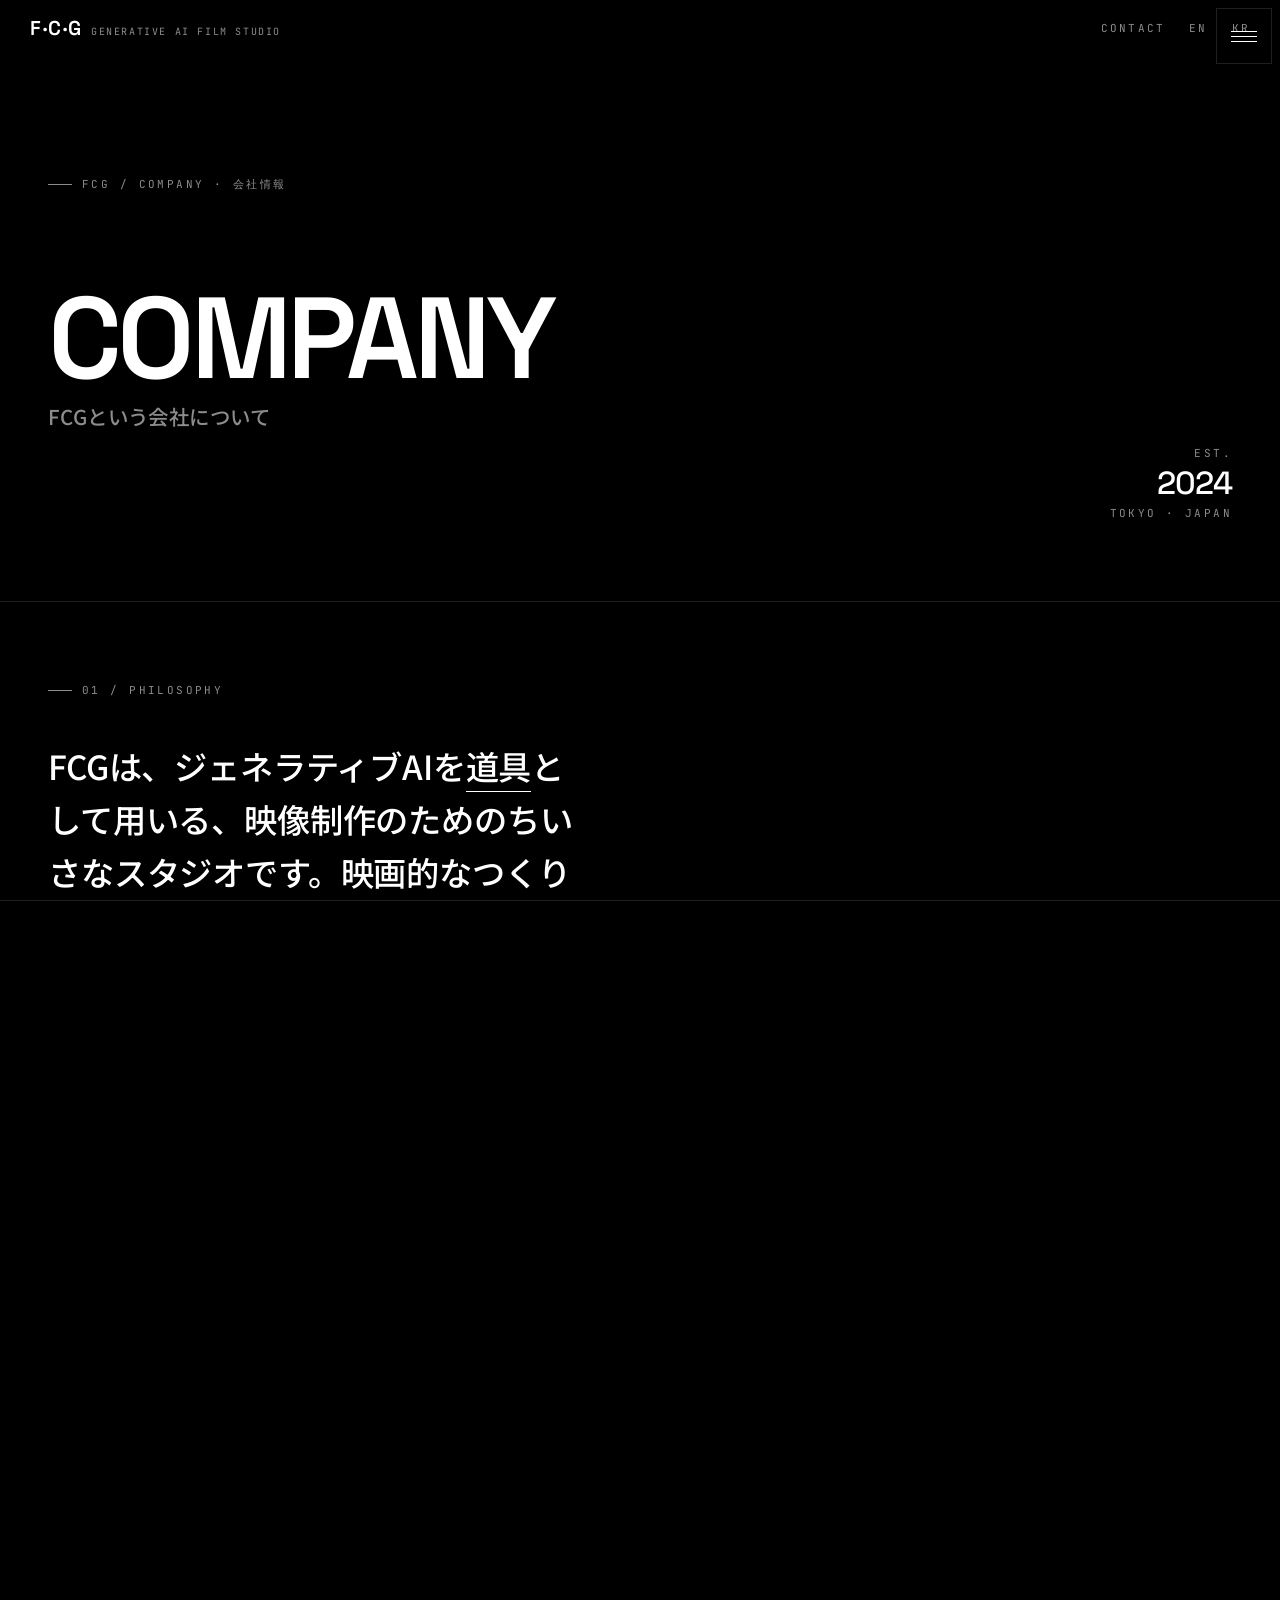
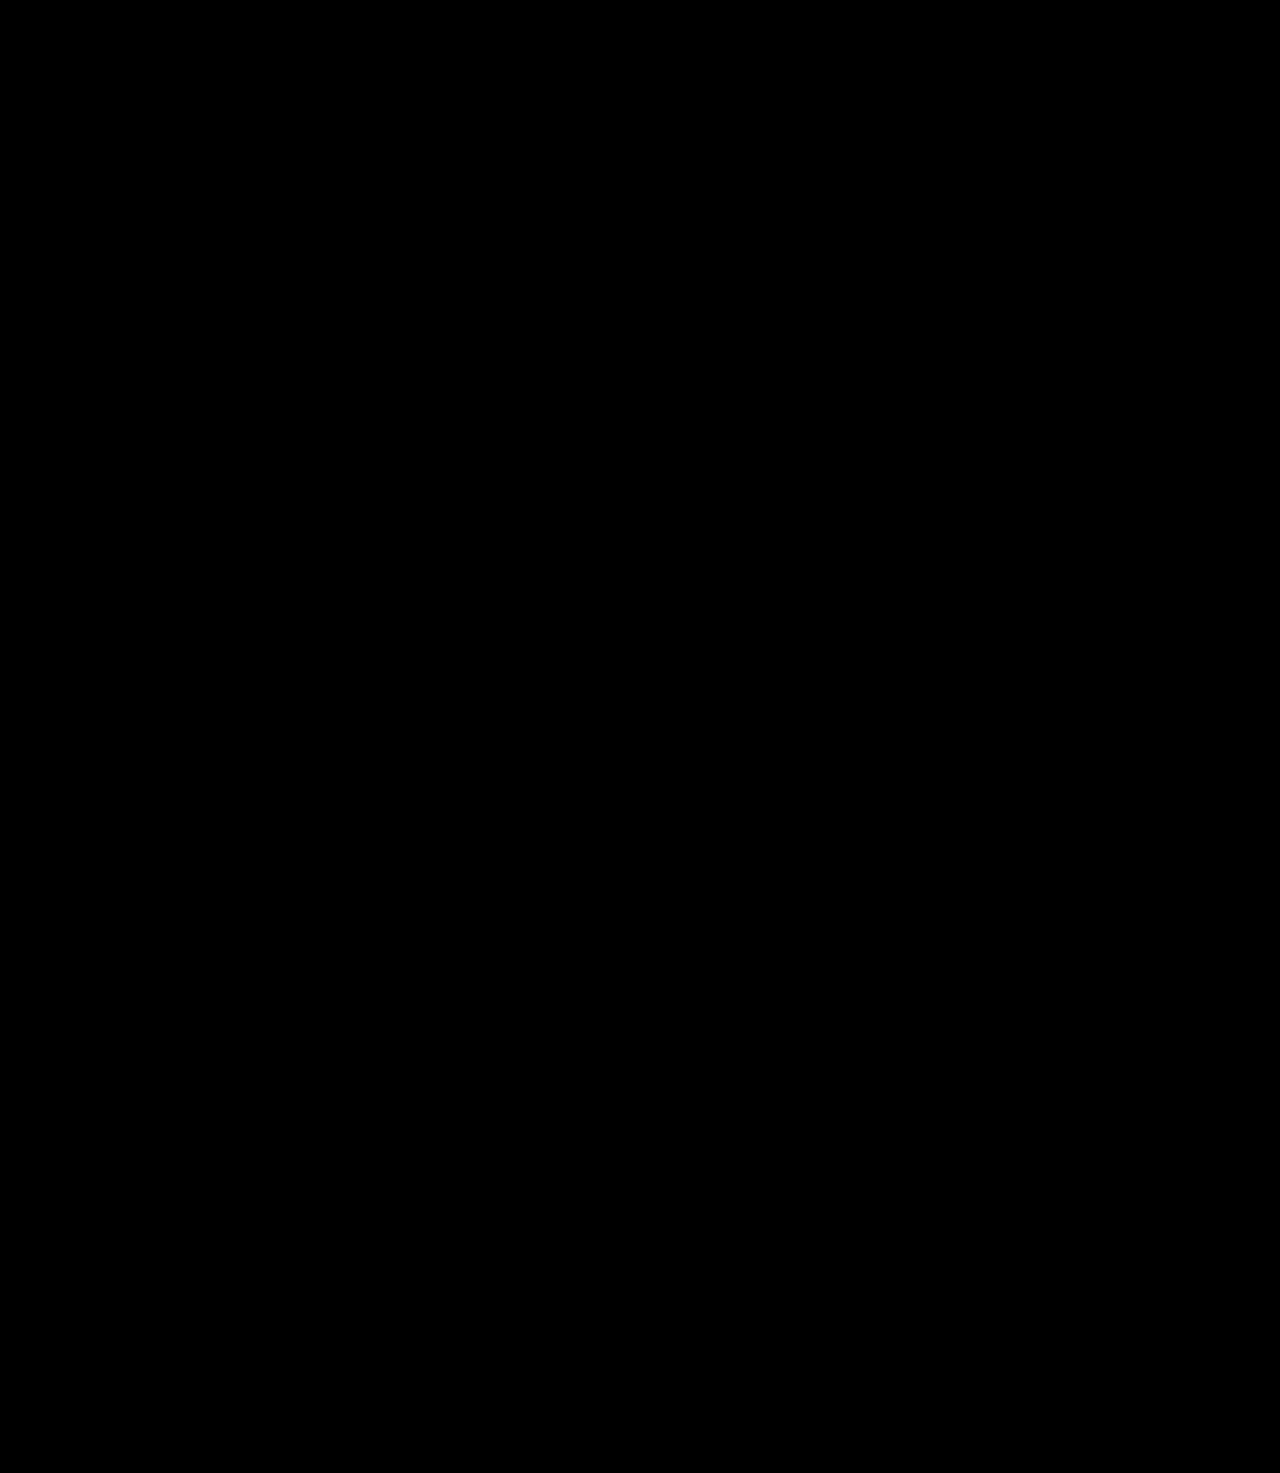
==== company.html @ db97f481 "Initial FCG site — static replica for colleague review Co-Authored-By: Claude Opus 4.7 <noreply@anth" ====
<!doctype html>
<html lang="ja" class="is-sub">
<head>
  <meta charset="utf-8">
  <meta name="viewport" content="width=device-width, initial-scale=1, viewport-fit=cover">
  <title>会社情報 — FCG</title>
  <link rel="preconnect" href="https://fonts.googleapis.com">
  <link rel="preconnect" href="https://fonts.gstatic.com" crossorigin>
  <link href="https://fonts.googleapis.com/css2?family=Space+Grotesk:wght@300;400;500;600;700&family=Noto+Sans+JP:wght@300;400;500;600;700&family=JetBrains+Mono:wght@400;500&display=swap" rel="stylesheet">
  <link rel="stylesheet" href="css/tokens.css">
  <link rel="stylesheet" href="css/main.css">
  <link rel="stylesheet" href="css/fcg.css">
</head>
<body data-screen-label="04 Company">

<button class="c-gnav__trigger" id="burger" aria-label="メニュー">
  <span class="line"></span><span class="line"></span><span class="line"></span>
</button>

<header class="c-header">
  <a href="index.html" class="c-header__logo" data-page>
    <span class="mark-text">F·C·G</span>
    <small>Generative AI Film Studio</small>
  </a>
  <nav class="c-header__nav">
    <a href="contact.html" data-page>CONTACT</a>
    <a href="#">EN</a><a href="#">KR</a>
  </nav>
</header>

<main class="p-sub">
  <section class="p-sub__hero">
    <div>
      <div class="p-sub__crumb">FCG / Company · 会社情報</div>
      <h1 class="p-sub__h">Company<span class="jp">FCGという会社について</span></h1>
    </div>
    <div class="p-sub__count">EST. <b>2024</b>Tokyo · Japan</div>
  </section>

  <section class="p-sub__section">
    <div class="p-sub__sectionHead">01 / Philosophy</div>
    <p class="p-about__lead is-jp">
      FCGは、ジェネラティブAIを<em>道具</em>として用いる、映像制作のためのちいさなスタジオです。映画的なつくりかたを大切にしながら、ニューラルなツールでしか得られないテクスチャと時間感を、ひとつの作品に縫いとどけます。
    </p>
    <div class="p-about__grid">
      <p class="is-jp"><strong>つくるもの。</strong>短編映画、ミュージックビデオ、ブランドフィルムを中心に、必要に応じてR&amp;D成果も発表します。商業案件と自主企画の比率は半々を目安にしています。</p>
      <p class="is-jp"><strong>つくりかた。</strong>カスタムの拡散モデル・パイプラインを内製し、Houdiniやコンポジット工程と組み合わせて、フレーム単位で制御可能な映像を生成します。AIに任せきりではなく、構図・演出・コンテは監督が責任を持ちます。</p>
      <p class="is-jp"><strong>規模感。</strong>固定メンバーは数名。プロジェクトごとに監督・コラボレーター・エンジニアでチームを編成します。少人数で深く関与できる仕事を選びます。</p>
      <p class="is-jp"><strong>姿勢。</strong>素材の出どころと権利の所在を明確にし、出演者・作家に正当に還元します。学習データ・モデル選定・使用範囲については、プロジェクトごとに合意書を交わします。</p>
    </div>
  </section>

  <section class="p-sub__section">
    <div class="p-sub__sectionHead">02 / Information</div>
    <dl class="p-company__info">
      <dt>商号 / Name</dt>
      <dd>株式会社FCG<small>FCG Inc. (placeholder)</small></dd>
      <dt>設立 / Established</dt>
      <dd>2024年<small>2024</small></dd>
      <dt>代表 / Representative</dt>
      <dd>代表ディレクター<small>Director · Founder (TBD)</small></dd>
      <dt>所在地 / Address</dt>
      <dd>東京都目黒区中目黒（スタジオ）<small>Naka-Meguro, Tokyo · Japan</small></dd>
      <dt>事業内容 / Services</dt>
      <dd>映像制作 / ジェネラティブAIのR&amp;D / ブランド支援 / 教育・講演<small>Film · Generative AI R&amp;D · Brand · Talks</small></dd>
      <dt>連絡先 / Contact</dt>
      <dd>studio@fcg.film</dd>
    </dl>
  </section>

  <section class="p-sub__section">
    <div class="p-sub__sectionHead">03 / Approach</div>
    <div class="p-about__grid">
      <p class="is-jp"><strong>映画的に。</strong>カットの長さ、視線誘導、音の重なり——映画文法に基づいて構成します。AIが得意なのは「素材生成」であって「物語」ではない、と考えています。</p>
      <p class="is-jp"><strong>具体的に。</strong>ムードボードや参考映像で抽象的に進めるより、絵コンテ・ショットリスト・ライティングプランで早めに具体化します。</p>
      <p class="is-jp"><strong>制御可能に。</strong>seed管理、コンポジットでの最終調整、フレーム置換のしくみを整え、再現と修正に強い体制をつくります。</p>
      <p class="is-jp"><strong>正直に。</strong>「AIだから万能」とは言いません。AIに向くショット・向かないショットを見極め、必要なら実写・3DCGも組み合わせます。</p>
    </div>
  </section>
</main>

<nav class="c-gnav" id="gnav" aria-hidden="true">
  <aside class="c-gnav__sns">
    <a href="#">Instagram</a><a href="#">Vimeo</a><a href="#">X</a><a href="#">Behance</a>
  </aside>
  <div class="c-gnav__body">
    <div class="c-gnav__col"><h6>Contents · 01</h6><ul>
      <li><a href="index.html"  data-page><span class="num">01</span><span class="lbl">Home<span class="jp">ホーム</span></span></a></li>
      <li><a href="news.html"   data-page><span class="num">02</span><span class="lbl">News<span class="jp">ニュース</span></span></a></li>
      <li><a href="member.html" data-page><span class="num">03</span><span class="lbl">Member<span class="jp">メンバー</span></span></a></li>
    </ul></div>
    <div class="c-gnav__col"><h6>About · 02</h6><ul>
      <li><a href="company.html" data-page><span class="num">04</span><span class="lbl">Company<span class="jp">会社情報</span></span></a></li>
      <li><a href="recruit.html" data-page><span class="num">05</span><span class="lbl">Recruit<span class="jp">採用情報</span></span></a></li>
    </ul></div>
    <div class="c-gnav__col"><h6>Inquiry · 03</h6><ul>
      <li><a href="contact.html" data-page><span class="num">06</span><span class="lbl">Contact<span class="jp">お問い合わせ</span></span></a></li>
    </ul></div>
    <div class="c-gnav__addr">
      <div class="blk"><b>Tokyo · Studio</b>Naka-Meguro · Tokyo · Japan<br><span class="jp">東京都目黒区中目黒</span></div>
      <div class="blk"><b>Studio Director</b>Director · Founder<br><span class="jp">代表ディレクター</span><br>studio@fcg.film</div>
    </div>
  </div>
</nav>

<div class="c-cover is-in"></div>

<style>
.c-header__logo { display:inline-flex; align-items:baseline; gap:8px; color:var(--color-fg); }
.c-header__logo .mark-text { font-family:var(--font-display-sans); font-weight:600; font-size:20px; letter-spacing:.08em; }
.c-header__logo small { font-family:var(--font-mono); font-size:10px; letter-spacing:.16em; color:var(--dim); text-transform:uppercase; }
.c-header__nav { display:flex; gap:24px; font-family:var(--font-mono); font-size:11px; letter-spacing:.2em; color:var(--dim); text-transform:uppercase; }
.c-header__nav a { transition:color .3s var(--ease-hover); }
.c-header__nav a:hover { color:var(--fg); }
</style>

<script src="js/main.js"></script>
</body>
</html>
---- css/tokens.css ----
/* ============================================================
 * Design tokens — extracted from pics.tokyo recon
 * ============================================================ */

@font-face {
  font-family: "PICSConduit";
  src: url("../fonts/PICSConduitCustom-BoldItalic.woff") format("woff");
  font-weight: 700;
  font-style: italic;
  font-display: swap;
}

:root {
  /* Colors — strict two-tone */
  --color-bg:           #000000;
  --color-fg:           #ffffff;
  --color-muted:        #999999;
  --color-divider:      #e5e5e5;
  --color-fg-40:        rgba(255, 255, 255, 0.4);
  --color-mark-faint:   rgba(255, 255, 255, 0.08); /* loading mark watermark */

  /* Typography stack */
  --font-jp: "Noto Sans JP", 游ゴシック体, "Yu Gothic", 游ゴシック,
             system-ui, "Hiragino Kaku Gothic ProN", "Hiragino Mincho Pro",
             Meiryo, sans-serif;
  --font-display: "PICSConduit", "Saira Condensed", "Bebas Neue", sans-serif;

  /* Type scale (rounded to closest 2px from real values) */
  --fs-xs:   12px;
  --fs-sm:   14px;
  --fs-md:   16px;
  --fs-lg:   18px;
  --fs-xl:   26px;
  --fs-2xl:  36px;

  /* Letter-spacing — used for ALL CAPS English */
  --tracking-tight:  0.48px;   /* small caps */
  --tracking-base:   1.2px;
  --tracking-wide:   2.34px;
  --tracking-wider:  4.68px;

  /* Spacing system (from observed high-frequency values) */
  --space-2:   2px;
  --space-3:   3px;
  --space-4:   4px;
  --space-5:   5px;
  --space-10:  10px;
  --space-13:  13px;
  --space-30:  30px;
  --space-34:  34px;
  --space-40:  40px;
  --space-70:  70px;
  --space-80:  80px;

  /* Animation — the two signature easings */
  --ease-out-circ:    cubic-bezier(0.165, 0.84, 0.44, 1);
  --ease-inout-circ:  cubic-bezier(0.77, 0, 0.355, 1);
  --ease-inout-cubic: cubic-bezier(0.645, 0.045, 0.175, 1);

  --dur-fast:    0.4s;
  --dur-base:    0.5s;
  --dur-cover:   0.6s;

  /* Layout */
  --header-h:        56px;
  --nav-item-h:      112px;   /* exact PC nav item height */
  --letter-h:        112px;   /* PC letter sprite height */
  --letter-h-sp:     4.6vh;   /* SP letter sprite height */
  --breakpoint-sp:   900px;

  /* SP design baseline = 750px wide */
  --sp-design-base:  750;
}

/* Reset */
*, *::before, *::after { box-sizing: border-box; }
html, body { margin: 0; padding: 0; }
img { display: block; max-width: 100%; }
a { color: inherit; text-decoration: none; }
button { font: inherit; color: inherit; background: none; border: 0; cursor: pointer; }
ul { margin: 0; padding: 0; list-style: none; }
---- css/main.css ----
/* ============================================================
 * Main layout — pics.tokyo homepage replica (M1 skeleton)
 * Architecture: PC = horizontal scroll, SP = vertical stack
 * ============================================================ */

html, body {
  overflow: hidden;
  width: 100%;
  height: 100%;
  background: var(--color-bg);
  color: var(--color-fg);
  font-family: var(--font-jp);
  font-size: var(--fs-xs);
  line-height: 1;
  -webkit-font-smoothing: antialiased;
}

body {
  font-weight: 700; /* site default is Bold */
}

/* Global stage container */
.c-pics {
  position: relative;
  width: 100%;
  height: 100%;
}

/* ============================================================
 * Header — persistent top bar
 * ============================================================ */
.c-header {
  position: fixed;
  top: 0;
  left: 0;
  right: 0;
  height: var(--header-h);
  z-index: 1000;
  display: flex;
  align-items: center;
  justify-content: space-between;
  padding: 0 var(--space-30);
  pointer-events: none; /* let content under it work */
}
.c-header > * { pointer-events: auto; }

.c-header__logo img {
  height: 24px;
  width: auto;
}

.c-header__nav {
  display: flex;
  gap: var(--space-30);
  font-size: var(--fs-xs);
  letter-spacing: var(--tracking-wide);
}

/* ============================================================
 * Hamburger trigger (visible on SP)
 * ============================================================ */
.c-gnav__trigger {
  position: fixed;
  top: 0;
  right: 0;
  width: 56px;
  height: 56px;
  z-index: 1100;
  display: none; /* SP only */
  align-items: center;
  justify-content: center;
}

/* ============================================================
 * Homepage scroll container
 * ============================================================ */
.p-top {
  position: relative;
  width: 100vw;
  height: 100vh;
  overflow-x: auto;
  overflow-y: hidden;
  /* Hide scrollbars */
  scrollbar-width: none;
  -ms-overflow-style: none;
}
.p-top::-webkit-scrollbar { display: none; }

.p-top__wrap {
  position: relative;
  width: max-content;          /* horizontal content can be wider than viewport */
  height: 100%;
  min-width: 100vw;
}

/* WebGL canvas (decorative, pointer-events: none for M1) */
#canvasContainer {
  position: fixed;
  inset: 0;
  z-index: 0;
  pointer-events: none;
}
#canvasContainer canvas {
  display: block;
}

/* ============================================================
 * Horizontal mega-nav (PC)
 * 9 items in a row, each 112px tall
 * ============================================================ */
.top_nav {
  position: relative;
  z-index: 10;
  margin-top: calc(50vh - 56px);  /* roughly centered vertically */
  padding-left: 95px;             /* matches original left padding */
}

.top_nav ul {
  display: flex;
  flex-wrap: nowrap;
  align-items: center;
  gap: 0;
}

.top_nav li {
  position: relative;
  flex: 0 0 auto;
  height: var(--nav-item-h);
  /* No gap — original items butt up against each other */
}

.top_nav a {
  position: relative;
  display: block;
  height: 100%;
}

/* PC variants */
.top_nav .pc.container {
  display: flex;
  height: 100%;
  overflow: hidden;
  transition: opacity var(--dur-fast) var(--ease-out-circ);
}
.top_nav .pc.container img {
  height: var(--letter-h);
  width: auto;
  pointer-events: none;
}
.top_nav .pc.over {
  position: absolute;
  top: 0;
  left: 0;
  height: 100%;
  opacity: 0;
  transition: opacity var(--dur-fast) var(--ease-out-circ);
}
.top_nav .pc.over img {
  height: var(--letter-h);
  width: auto;
}

/* Hover state cross-fade */
.top_nav a:hover .pc.container { opacity: 0; }
.top_nav a:hover .pc.over      { opacity: 1; }

/* SP variants (default hidden) */
.top_nav .sp.container,
.top_nav .sp.over,
.top_nav .sp.line {
  display: none;
}

/* ============================================================
 * Custom scroll UI (PC only)
 * ============================================================ */
.scroll_ui {
  position: fixed;
  bottom: 24px;
  left: 50%;
  transform: translateX(-50%);
  z-index: 100;
  display: flex;
  align-items: center;
  gap: 12px;
  user-select: none;
  pointer-events: none;
}

.scroll_ui .def,
.scroll_ui .hover {
  display: flex;
  align-items: center;
  gap: 12px;
  transition: opacity var(--dur-fast) var(--ease-out-circ);
}
.scroll_ui .hover {
  position: absolute;
  opacity: 0;
}
.scroll_ui.is-hover .def   { opacity: 0; }
.scroll_ui.is-hover .hover { opacity: 1; }

.scroll_ui .scroll img {
  height: 17px;
  width: auto;
}

.scroll_ui .bars {
  position: relative;
  width: 120px;
  height: 1px;
}
.scroll_ui .base_bar {
  position: absolute;
  inset: 0;
  background: var(--color-fg-40);
}
.scroll_ui .bar {
  position: absolute;
  top: 0;
  left: 0;
  width: 0;
  height: 1px;
  background: var(--color-fg);
  transition: width 0.1s linear, left 0.1s linear;
}

/* ============================================================
 * Loading overlay
 * ============================================================ */
.c-loading {
  position: fixed;
  inset: 0;
  z-index: 10000;
  background: var(--color-bg);
  display: flex;
  align-items: center;
  justify-content: center;
  pointer-events: none;
}
.c-loading.is-hidden {
  display: none;
}
.c-loading .mark {
  position: absolute;
  top: 50%; left: 50%;
  transform: translate(-50%, -50%);
  height: 95.4%;
  opacity: 0.08;
}
.c-loading .mark img { height: 100%; width: auto; }

.c-loading .txt {
  position: relative;
  display: flex;
  align-items: center;
  gap: 9px;
  z-index: 1;
}
.c-loading .txt > img:first-child { height: 40px; width: auto; }
.c-loading .txt .dot1 { animation: blink1 1.2s infinite; }
.c-loading .txt .dot2 { animation: blink2 1.2s infinite; }
.c-loading .txt .dot1,
.c-loading .txt .dot2 {
  width: 7px; height: 7px;
}

@keyframes blink1 {
  0%, 24.9% { opacity: 0; }
  25%, 100% { opacity: 1; }
}
@keyframes blink2 {
  0%, 49.9% { opacity: 0; }
  50%, 100% { opacity: 1; }
}

/* ============================================================
 * Page-transition cover
 * ============================================================ */
.c-cover {
  position: fixed;
  inset: 0;
  width: 100%;
  height: 100%;
  z-index: 100000;
  transform: translate3d(0, 0, 0);
  pointer-events: none;
}
.c-cover__a {
  position: absolute;
  top: 0; right: 0;
  height: 100%;
  width: calc(100% + 200px);
  background: var(--color-bg);
  transform: translate3d(100%, 0, 0);    /* off-screen right by default */
}
.c-cover.is-leaving .c-cover__a {
  transition: transform var(--dur-cover) var(--ease-inout-cubic);
  transform: translate3d(0%, 0, 0);
}

/* ============================================================
 * Background mark watermark
 * ============================================================ */
.bg-mark {
  position: fixed;
  bottom: 24px;
  left: 24px;
  z-index: 1;
  opacity: 0.4;
  pointer-events: none;
}
.bg-mark img { height: 24px; width: auto; }

/* ============================================================
 * Mobile (SP) — @media (max-width: 900px)
 * ============================================================ */
@media (max-width: 900px) {
  .p-top {
    overflow-x: hidden;
    overflow-y: auto;
  }
  .p-top__wrap {
    width: 100%;
    min-height: 100vh;
    height: auto;
  }

  .scroll_ui   { display: none; }
  #canvasContainer { display: none; } /* M1: skip WebGL on mobile */

  .top_nav {
    position: absolute;
    top: 28.6vh;
    left: 5vw;
    margin-top: 0;
    padding-left: 0;
  }
  .top_nav ul {
    display: block;
  }
  .top_nav li {
    height: auto;
    margin-right: 0;
    margin-bottom: 4.4vh;
  }
  .top_nav .pc { display: none; }

  .top_nav .sp.container {
    display: flex;
    overflow: hidden;
    transition: opacity var(--dur-fast) var(--ease-out-circ);
  }
  .top_nav .sp.container img {
    height: 4.6vh;
    width: auto;
  }

  /* Divider after the 5th item (COMPANY) */
  .top_nav li:nth-child(5) .sp.line {
    display: block;
    width: 55vw;
    height: 1px;
    margin-top: 4.4vh;
    background: var(--color-fg);
  }

  .c-gnav__trigger { display: flex; }
}
---- css/fcg.css ----
/* ============================================================
 * FCG integration layer — additions to tokens.css + main.css
 * (subpage shell, gnav overlay, page cover, tweaks panel,
 *  hamburger animation, etc — all dark-themed)
 * ============================================================ */

:root {
  /* Map FCG-style token names onto our dark theme */
  --bg:      var(--color-bg);
  --fg:      var(--color-fg);
  --dim:     rgba(255, 255, 255, 0.55);
  --dimmer:  rgba(255, 255, 255, 0.22);
  --hair:    rgba(255, 255, 255, 0.12);

  --ease-hover: var(--ease-out-circ);
  --ease-big:   var(--ease-inout-circ);
  --ease-cover: var(--ease-inout-cubic);

  --hdr-h: 72px;
  --ftr-h: 64px;

  --font-sans: var(--font-jp);
  --font-display-sans: "Space Grotesk", system-ui, sans-serif;
  --font-mono: "JetBrains Mono", ui-monospace, monospace;
}

/* Sub-page body switch: vertical scroll allowed + normal type */
html.is-sub, html.is-sub body {
  overflow-x: hidden;
  overflow-y: auto;
}
html.is-sub body {
  background: var(--bg);
  font-weight: 400;
  font-size: 14px;
  line-height: 1.5;
}

.is-jp { font-family: var(--font-jp); letter-spacing: 0; }

/* ============================================================
 * Header logo + nav (FCG textmark)
 * ============================================================ */
.c-header__logo {
  display: inline-flex; align-items: baseline; gap: 8px;
  color: var(--color-fg);
}
.c-header__logo .mark-text {
  font-family: var(--font-display-sans);
  font-weight: 600;
  font-size: 20px;
  letter-spacing: .08em;
}
.c-header__logo small {
  font-family: var(--font-mono);
  font-size: 10px;
  letter-spacing: .16em;
  color: var(--dim);
  text-transform: uppercase;
}
.c-header__nav {
  display: flex;
  gap: 24px;
  font-family: var(--font-mono);
  font-size: 11px;
  letter-spacing: .2em;
  color: var(--dim);
  text-transform: uppercase;
}
.c-header__nav a { transition: color .3s var(--ease-hover); }
.c-header__nav a:hover { color: var(--fg); }

/* ============================================================
 * Top mega-nav — 9 menu items as text (italic, bold)
 * Default: solid white. Hover: outlined → WebGL shows through.
 * ============================================================ */
.top_nav {
  /* override main.css defaults — we lay out with custom gaps */
  padding-left: 64px !important;
  margin-top: calc(50vh - 80px) !important;
}
.top_nav ul {
  display: flex;
  align-items: flex-end;
  gap: 0;
}

.menu-item {
  flex: 0 0 auto;
  position: relative;
  height: 160px !important;        /* override main.css's 112px */
  margin-right: 64px;
  display: flex;
  align-items: flex-end;
}
.menu-item:last-child { margin-right: 64px; }

.menu-item__link {
  position: relative;
  display: flex !important;        /* override main.css "display:block" */
  flex-direction: column;
  align-items: flex-start;
  justify-content: flex-end;
  height: 100% !important;
  text-decoration: none;
  isolation: isolate;
}
.menu-item__num {
  font-family: var(--font-mono);
  font-size: 11px;
  letter-spacing: .18em;
  color: var(--color-fg);
  line-height: 1;
  margin-bottom: 10px;
  font-variant-numeric: tabular-nums;
}
.menu-item__word {
  font-family: "PICSConduit", "Saira Condensed", "Oswald", var(--font-display-sans);
  font-weight: 700;
  font-style: italic;
  font-size: clamp(72px, 8vw, 112px);
  line-height: 0.85;
  letter-spacing: 0.005em;
  color: var(--color-fg);
  -webkit-text-stroke: 0px var(--color-fg);
  paint-order: stroke fill;
  transition:
    color .45s var(--ease-out-circ),
    -webkit-text-stroke-width .45s var(--ease-out-circ);
  /* small visual lift to compensate italic baseline */
  transform: translateY(0.02em);
}
.menu-item__link:hover .menu-item__word,
.menu-item__link.is-hover .menu-item__word,
.menu-item__link:focus-visible .menu-item__word {
  color: transparent;
  -webkit-text-stroke-width: 1px;
}

/* When NOT hovering the nav at all, all items solid (default).
   When hovering ONE item, others stay solid — that's the default behavior. */

/* SP (vertical stack on phones) */
@media (max-width: 900px) {
  .top_nav {
    padding-left: 20px !important;
    margin-top: 28.6vh !important;
  }
  .top_nav ul {
    flex-direction: column;
    align-items: flex-start;
    gap: 6vh;
  }
  .menu-item {
    height: auto !important;
    margin-right: 0;
  }
  .menu-item__word {
    font-size: 13vw;
    line-height: 1;
  }
}

/* ============================================================
 * Hamburger 3-span → X
 * ============================================================ */
.c-gnav__trigger {
  width: 56px; height: 56px;
  position: fixed; top: 8px; right: 8px;
  z-index: 1100;
  border: 1px solid var(--hair);
  background: transparent;
  display: block;
}
.c-gnav__trigger .line {
  position: absolute;
  left: 14px; right: 14px;
  height: 1px;
  background: var(--fg);
  transition: top 0.5s var(--ease-big),
              transform 0.5s var(--ease-big),
              opacity 0.25s var(--ease-hover);
}
.c-gnav__trigger .line:nth-child(1) { top: 22px; }
.c-gnav__trigger .line:nth-child(2) { top: 27px; }
.c-gnav__trigger .line:nth-child(3) { top: 32px; }
body.is-gnav .c-gnav__trigger .line:nth-child(1) { top: 27px; transform: rotate(45deg); }
body.is-gnav .c-gnav__trigger .line:nth-child(2) { opacity: 0; }
body.is-gnav .c-gnav__trigger .line:nth-child(3) { top: 27px; transform: rotate(-45deg); }

/* ============================================================
 * GNAV — full clip-path overlay
 * ============================================================ */
.c-gnav {
  position: fixed;
  inset: 0;
  z-index: 9000;
  background: var(--bg);
  display: grid;
  grid-template-columns: 90px 1fr;
  pointer-events: none;
  clip-path: inset(0 0 100% 0);
  transition: clip-path 0.7s var(--ease-cover);
  /* Override previous opacity-based hide */
  visibility: visible;
  opacity: 1;
  width: 100%;
  height: 100%;
}
body.is-gnav .c-gnav {
  pointer-events: auto;
  clip-path: inset(0 0 0 0);
}

.c-gnav__sns {
  border-right: 1px solid var(--hair);
  display: flex; flex-direction: column;
  justify-content: flex-end; align-items: center;
  padding: 32px 0; gap: 18px;
  font-family: var(--font-mono);
  font-size: 10px; letter-spacing: .22em;
  color: var(--dim);
  text-transform: uppercase;
  writing-mode: vertical-rl;
}
.c-gnav__sns a { transition: color 0.3s var(--ease-hover); }
.c-gnav__sns a:hover { color: var(--fg); }

.c-gnav__body {
  position: relative;
  padding: 120px 48px 48px 48px;
  display: grid;
  grid-template-columns: 1.4fr 1fr 1fr;
  gap: 48px;
  align-content: start;
}

.c-gnav__col h6 {
  font-family: var(--font-mono);
  font-size: 10px; letter-spacing: .22em;
  color: var(--dim);
  text-transform: uppercase;
  font-weight: 500;
  margin-bottom: 22px;
  display: flex; align-items: center; gap: 8px;
}
.c-gnav__col h6::before {
  content: ""; width: 14px; height: 1px;
  background: var(--dim);
}
.c-gnav__col ul {
  list-style: none;
  display: flex; flex-direction: column; gap: 14px;
  margin: 0; padding: 0;
}
.c-gnav__col a {
  display: inline-flex; align-items: baseline; gap: 14px;
  font-family: var(--font-display-sans);
  font-weight: 600;
  font-size: clamp(28px, 3.6vw, 52px);
  letter-spacing: -0.02em;
  line-height: 1;
  text-transform: uppercase;
  position: relative;
  overflow: hidden;
  color: var(--fg);
}
.c-gnav__col a .num {
  font-family: var(--font-mono);
  font-size: 11px; letter-spacing: .18em;
  color: var(--dim);
  font-weight: 400;
  text-transform: uppercase;
}
.c-gnav__col a .lbl { position: relative; display: inline-block; }
.c-gnav__col a .lbl .jp {
  font-family: var(--font-jp);
  font-weight: 400; font-size: .42em;
  display: block;
  letter-spacing: .05em;
  color: var(--dim);
  margin-top: 6px;
  text-transform: none;
}
.c-gnav__col a .lbl::after {
  content: "";
  position: absolute; left: 0; right: 0; bottom: -4px;
  height: 1px; background: var(--fg);
  transform: scaleX(0);
  transform-origin: left;
  transition: transform .4s var(--ease-hover);
}
.c-gnav__col a:hover .lbl::after { transform: scaleX(1); }

.c-gnav__addr {
  position: absolute;
  left: 48px; right: 48px; bottom: 48px;
  display: flex; justify-content: space-between; align-items: flex-end;
  gap: 24px;
  font-family: var(--font-mono);
  font-size: 11px; letter-spacing: .14em;
  color: var(--dim);
  text-transform: uppercase;
}
.c-gnav__addr b { color: var(--fg); font-weight: 500; display: block; margin-bottom: 6px; }
.c-gnav__addr .blk { max-width: 280px; }
.c-gnav__addr .blk + .blk { text-align: right; }
.c-gnav__addr .jp {
  font-family: var(--font-jp);
  letter-spacing: .02em;
  text-transform: none;
  display: block;
  margin-top: 4px;
}

/* ============================================================
 * Page cover — slide-up on leave, slide-out on entry
 * ============================================================ */
.c-cover {
  position: fixed; inset: 0;
  z-index: 9500;
  background: var(--bg);
  border-top: 1px solid var(--hair);
  transform: translateY(100%);
  pointer-events: none;
}
.c-cover.is-in  { transform: translateY(0%);    transition: transform .55s var(--ease-cover); }
.c-cover.is-out { transform: translateY(-100%); transition: transform .55s var(--ease-cover); }

/* ============================================================
 * Subpage shell (vertical scroll pages)
 * ============================================================ */
.p-sub {
  min-height: 100vh;
  padding-top: calc(var(--hdr-h) + 24px);
  padding-bottom: calc(var(--ftr-h) + 80px);
  position: relative;
  z-index: 5;
  background: var(--bg);
  color: var(--fg);
}
.p-sub__hero {
  padding: 80px 48px;
  border-bottom: 1px solid var(--hair);
  display: grid; grid-template-columns: 1fr auto;
  gap: 32px; align-items: end;
}
.p-sub__crumb {
  font-family: var(--font-mono);
  font-size: 11px; letter-spacing: .22em;
  color: var(--dim);
  text-transform: uppercase;
  margin-bottom: 22px;
  display: flex; align-items: center; gap: 10px;
}
.p-sub__crumb::before { content: ""; width: 24px; height: 1px; background: var(--dim); }
.p-sub__h {
  font-family: var(--font-display-sans);
  font-weight: 600;
  font-size: clamp(64px, 9vw, 140px);
  letter-spacing: -0.04em;
  line-height: .88;
  text-transform: uppercase;
}
.p-sub__h .jp {
  font-family: var(--font-jp);
  font-weight: 500;
  font-size: clamp(18px, 1.6vw, 24px);
  letter-spacing: .02em;
  display: block;
  margin-top: 18px;
  color: var(--dim);
  text-transform: none;
}
.p-sub__count {
  font-family: var(--font-mono);
  font-size: 11px; letter-spacing: .22em;
  color: var(--dim);
  text-transform: uppercase;
  text-align: right;
  line-height: 1.4;
}
.p-sub__count b {
  color: var(--fg);
  font-weight: 500;
  font-size: 32px;
  letter-spacing: -.02em;
  display: block;
  font-family: var(--font-display-sans);
}

.p-sub__section {
  padding: 80px 48px;
  border-bottom: 1px solid var(--hair);
}
.p-sub__sectionHead {
  font-family: var(--font-mono);
  font-size: 11px; letter-spacing: .22em;
  color: var(--dim);
  text-transform: uppercase;
  margin-bottom: 40px;
  display: flex; align-items: center; gap: 10px;
}
.p-sub__sectionHead::before { content: ""; width: 24px; height: 1px; background: var(--dim); }

/* About */
.p-about__lead {
  font-family: var(--font-jp);
  font-weight: 500;
  font-size: clamp(24px, 2.6vw, 38px);
  letter-spacing: -0.005em;
  line-height: 1.6;
  max-width: 28ch;
  margin-bottom: 60px;
  color: var(--fg);
}
.p-about__lead em {
  font-style: normal;
  border-bottom: 1px solid var(--fg);
  padding-bottom: .05em;
}
.p-about__grid {
  display: grid;
  grid-template-columns: 1fr 1fr;
  gap: 48px 80px;
}
.p-about__grid p {
  font-family: var(--font-jp);
  font-size: 15px;
  line-height: 2;
  color: var(--dim);
  max-width: 48ch;
}
.p-about__grid p strong { color: var(--fg); font-weight: 500; }

/* Company info table */
.p-company__info {
  display: grid;
  grid-template-columns: 200px 1fr;
  gap: 0;
  border-top: 1px solid var(--hair);
}
.p-company__info dt,
.p-company__info dd {
  padding: 24px 0;
  border-bottom: 1px solid var(--hair);
}
.p-company__info dt {
  font-family: var(--font-mono);
  font-size: 11px; letter-spacing: .18em;
  color: var(--dim);
  text-transform: uppercase;
  padding-right: 24px;
}
.p-company__info dd {
  font-family: var(--font-jp);
  font-size: 15px;
  color: var(--fg);
  line-height: 1.7;
}
.p-company__info dd small {
  color: var(--dim);
  font-size: 11px; letter-spacing: .14em;
  font-family: var(--font-mono);
  display: block;
  margin-top: 4px;
  text-transform: uppercase;
}

/* News list */
.p-news__filter {
  display: flex;
  gap: 8px;
  margin-bottom: 40px;
  flex-wrap: wrap;
}
.p-news__filter button {
  font-family: var(--font-mono);
  font-size: 10px; letter-spacing: .18em;
  color: var(--dim);
  text-transform: uppercase;
  border: 1px solid var(--hair);
  padding: 8px 14px;
  transition: color .3s var(--ease-hover),
              border-color .3s var(--ease-hover),
              background .3s var(--ease-hover);
}
.p-news__filter button:hover { color: var(--fg); border-color: var(--fg); }
.p-news__filter button.is-on { background: var(--fg); color: var(--bg); border-color: var(--fg); }

.p-news__list { display: flex; flex-direction: column; }
.p-news__item {
  display: grid;
  grid-template-columns: 140px 160px 1fr 40px;
  gap: 32px;
  align-items: baseline;
  padding: 28px 0;
  border-bottom: 1px solid var(--hair);
  cursor: pointer;
  transition: background .3s var(--ease-hover),
              padding .3s var(--ease-hover);
}
.p-news__item:hover {
  background: rgba(255, 255, 255, 0.04);
  padding-left: 16px;
  padding-right: 16px;
}
.p-news__date {
  font-family: var(--font-mono);
  font-size: 12px; letter-spacing: .1em;
  color: var(--dim);
  text-transform: uppercase;
  font-variant-numeric: tabular-nums;
}
.p-news__cat {
  font-family: var(--font-mono);
  font-size: 10px; letter-spacing: .18em;
  color: var(--fg);
  text-transform: uppercase;
  border: 1px solid var(--hair);
  padding: 6px 10px;
  display: inline-block;
  justify-self: start;
}
.p-news__title {
  font-family: var(--font-jp);
  font-size: 18px; font-weight: 500;
  color: var(--fg);
  line-height: 1.5;
}
.p-news__arrow {
  display: flex; align-items: center; justify-content: flex-end;
  color: var(--dim);
  font-family: var(--font-mono);
  font-size: 18px;
  transition: transform .3s var(--ease-hover),
              color .3s var(--ease-hover);
}
.p-news__item:hover .p-news__arrow { transform: translateX(8px); color: var(--fg); }

/* Member */
.p-member__feature {
  display: grid;
  grid-template-columns: 1.1fr 1fr;
  gap: 48px;
  margin-bottom: 80px;
  align-items: start;
}
.p-member__portrait {
  aspect-ratio: 4/5;
  background:
    repeating-linear-gradient(135deg, rgba(255,255,255,.05) 0 2px, transparent 2px 9px),
    rgba(255,255,255,0.02);
  border: 1px solid var(--hair);
  position: relative;
  display: grid;
  place-items: center;
}
.p-member__portrait::after {
  content: "PORTRAIT · TBD";
  font-family: var(--font-mono);
  font-size: 11px; letter-spacing: .22em;
  color: var(--dim);
}
.p-member__bio h3 {
  font-family: var(--font-display-sans);
  font-weight: 600;
  font-size: clamp(32px, 4.2vw, 56px);
  letter-spacing: -0.025em;
  line-height: 1;
  margin-bottom: 6px;
  text-transform: uppercase;
}
.p-member__bio .role {
  font-family: var(--font-jp);
  font-size: 14px;
  color: var(--dim);
  margin-bottom: 32px;
  letter-spacing: .04em;
}
.p-member__bio p {
  font-family: var(--font-jp);
  font-size: 15px;
  line-height: 2;
  color: var(--dim);
  max-width: 48ch;
}
.p-member__bio p + p { margin-top: 18px; }
.p-member__bio strong { color: var(--fg); font-weight: 500; }
.p-member__roster {
  display: grid;
  grid-template-columns: repeat(auto-fill, minmax(200px, 1fr));
  gap: 32px;
}
.p-member__card {
  border-top: 1px solid var(--hair);
  padding-top: 20px;
}
.p-member__card h4 {
  font-family: var(--font-display-sans);
  font-weight: 600;
  font-size: 18px;
  letter-spacing: -0.01em;
  text-transform: uppercase;
  margin-bottom: 4px;
}
.p-member__card .role {
  font-family: var(--font-jp);
  font-size: 12px;
  color: var(--dim);
  margin-bottom: 14px;
}
.p-member__card .tags {
  display: flex; gap: 6px; flex-wrap: wrap;
  font-family: var(--font-mono);
  font-size: 10px; letter-spacing: .14em;
  color: var(--dim);
  text-transform: uppercase;
}
.p-member__card .tags span { border: 1px solid var(--hair); padding: 4px 8px; }

/* Recruit */
.p-recruit__lead {
  font-family: var(--font-jp);
  font-weight: 500;
  font-size: clamp(22px, 2.4vw, 34px);
  line-height: 1.7;
  letter-spacing: -0.005em;
  max-width: 32ch;
  margin-bottom: 60px;
  color: var(--fg);
}
.p-recruit__list { display: flex; flex-direction: column; }
.p-recruit__item {
  padding: 36px 0;
  border-top: 1px solid var(--hair);
  display: grid;
  grid-template-columns: 80px 1fr auto;
  gap: 32px;
  align-items: start;
  cursor: pointer;
  transition: padding .3s var(--ease-hover),
              background .3s var(--ease-hover);
}
.p-recruit__item:last-child { border-bottom: 1px solid var(--hair); }
.p-recruit__item:hover {
  background: rgba(255,255,255,0.04);
  padding-left: 16px;
  padding-right: 16px;
}
.p-recruit__num {
  font-family: var(--font-mono);
  font-size: 11px; letter-spacing: .22em;
  color: var(--dim);
  text-transform: uppercase;
}
.p-recruit__role h3 {
  font-family: var(--font-display-sans);
  font-weight: 600;
  font-size: clamp(28px, 3.2vw, 42px);
  letter-spacing: -0.025em;
  line-height: 1;
  text-transform: uppercase;
  margin-bottom: 8px;
}
.p-recruit__role .role-jp {
  font-family: var(--font-jp);
  font-size: 14px;
  color: var(--dim);
  margin-bottom: 18px;
  display: block;
}
.p-recruit__role p {
  font-family: var(--font-jp);
  font-size: 14px;
  line-height: 1.9;
  color: var(--dim);
  max-width: 54ch;
}
.p-recruit__role .tags {
  display: flex; gap: 6px; flex-wrap: wrap;
  margin-top: 14px;
  font-family: var(--font-mono);
  font-size: 10px; letter-spacing: .14em;
  color: var(--dim);
  text-transform: uppercase;
}
.p-recruit__role .tags span { border: 1px solid var(--hair); padding: 4px 8px; }
.p-recruit__apply {
  font-family: var(--font-mono);
  font-size: 11px; letter-spacing: .22em;
  color: var(--fg);
  text-transform: uppercase;
  border: 1px solid var(--hair);
  padding: 14px 22px;
  transition: background .3s var(--ease-hover),
              color .3s var(--ease-hover);
  white-space: nowrap;
}
.p-recruit__item:hover .p-recruit__apply {
  background: var(--fg);
  color: var(--bg);
}

/* Contact */
.p-contact__wrap {
  display: grid;
  grid-template-columns: 1.3fr 1fr;
  gap: 80px;
  align-items: start;
}
.p-contact__form { display: flex; flex-direction: column; gap: 32px; }
.p-contact__field { display: flex; flex-direction: column; gap: 8px; }
.p-contact__field label {
  font-family: var(--font-mono);
  font-size: 11px; letter-spacing: .18em;
  color: var(--dim);
  text-transform: uppercase;
}
.p-contact__field label .req { color: var(--fg); margin-left: 6px; }
.p-contact__field input,
.p-contact__field textarea,
.p-contact__field select {
  background: transparent;
  border: 0;
  border-bottom: 1px solid var(--hair);
  color: var(--fg);
  font-family: var(--font-jp);
  font-size: 16px;
  padding: 12px 0;
  outline: none;
  transition: border-color .3s var(--ease-hover);
}
.p-contact__field input:focus,
.p-contact__field textarea:focus,
.p-contact__field select:focus { border-color: var(--fg); }
.p-contact__field textarea { resize: vertical; min-height: 120px; line-height: 1.7; }
.p-contact__radio { display: flex; gap: 8px; flex-wrap: wrap; }
.p-contact__radio input { display: none; }
.p-contact__radio label {
  font-family: var(--font-mono);
  font-size: 11px; letter-spacing: .18em;
  color: var(--dim);
  text-transform: uppercase;
  border: 1px solid var(--hair);
  padding: 10px 14px;
  cursor: pointer;
  transition: color .3s var(--ease-hover),
              background .3s var(--ease-hover),
              border-color .3s var(--ease-hover);
}
.p-contact__radio input:checked + label {
  background: var(--fg);
  color: var(--bg);
  border-color: var(--fg);
}
.p-contact__submit {
  display: inline-flex; align-items: center; gap: 14px;
  font-family: var(--font-mono);
  font-size: 12px; letter-spacing: .22em;
  color: var(--fg);
  text-transform: uppercase;
  border: 1px solid var(--fg);
  padding: 18px 28px;
  align-self: flex-start;
  margin-top: 12px;
  background: transparent;
  transition: background .3s var(--ease-hover),
              color .3s var(--ease-hover);
}
.p-contact__submit:hover { background: var(--fg); color: var(--bg); }
.p-contact__submit::after { content: "→"; }
.p-contact__info {
  padding: 32px;
  border: 1px solid var(--hair);
  background: rgba(255, 255, 255, 0.025);
  display: flex; flex-direction: column; gap: 28px;
}
.p-contact__info h4 {
  font-family: var(--font-mono);
  font-size: 11px; letter-spacing: .22em;
  color: var(--dim);
  text-transform: uppercase;
  margin-bottom: 10px;
}
.p-contact__info .line {
  font-family: var(--font-jp);
  font-size: 15px;
  line-height: 1.7;
  color: var(--fg);
}
.p-contact__info .line small {
  display: block;
  font-family: var(--font-mono);
  font-size: 11px;
  color: var(--dim);
  letter-spacing: .14em;
  text-transform: uppercase;
  margin-top: 4px;
}

/* ============================================================
 * Tweaks panel (designer/developer tool — press T to toggle)
 * ============================================================ */
#tweaks {
  position: fixed;
  right: 20px;
  bottom: 80px;
  z-index: 12000;
  width: 280px;
  background: #111;
  border: 1px solid var(--hair);
  color: var(--fg);
  font-family: var(--font-mono);
  font-size: 11px;
  letter-spacing: .06em;
  padding: 14px;
  display: none;
}
#tweaks.is-open { display: block; }
#tweaks h3 {
  font-family: var(--font-display-sans);
  font-weight: 600;
  font-size: 13px;
  letter-spacing: .02em;
  text-transform: uppercase;
  margin: 0 0 12px;
  display: flex;
  justify-content: space-between;
  align-items: center;
}
#tweaks h3 button {
  font-family: var(--font-mono);
  font-size: 11px;
  color: var(--dim);
  background: transparent;
  border: 0;
  cursor: pointer;
}
#tweaks section { margin-bottom: 16px; }
#tweaks section + section {
  border-top: 1px solid var(--hair);
  padding-top: 14px;
}
#tweaks label {
  display: block;
  color: var(--dim);
  text-transform: uppercase;
  margin-bottom: 6px;
  font-size: 10px;
  letter-spacing: .18em;
}
#tweaks .row { display: flex; gap: 6px; flex-wrap: wrap; }
#tweaks .chip {
  padding: 6px 10px;
  border: 1px solid var(--hair);
  color: var(--dim);
  background: transparent;
  cursor: pointer;
  text-transform: uppercase;
  font-size: 10px;
  letter-spacing: .14em;
  transition: color .2s var(--ease-hover),
              border-color .2s var(--ease-hover);
}
#tweaks .chip:hover { color: var(--fg); }
#tweaks .chip.is-on {
  color: var(--bg);
  background: var(--fg);
  border-color: var(--fg);
}
#tweaks .slider { width: 100%; }

/* ============================================================
 * Mobile (SP) — @media (max-width: 900px)
 * ============================================================ */
@media (max-width: 900px) {
  :root { --hdr-h: 60px; --ftr-h: 56px; }

  .c-gnav__trigger { width: 48px; height: 48px; }
  .c-gnav__trigger .line { left: 12px; right: 12px; }
  .c-gnav__trigger .line:nth-child(1) { top: 18px; }
  .c-gnav__trigger .line:nth-child(2) { top: 23px; }
  .c-gnav__trigger .line:nth-child(3) { top: 28px; }
  body.is-gnav .c-gnav__trigger .line:nth-child(1) { top: 23px; }
  body.is-gnav .c-gnav__trigger .line:nth-child(3) { top: 23px; }

  .c-gnav { grid-template-columns: 64px 1fr; }
  .c-gnav__body {
    grid-template-columns: 1fr;
    padding: 90px 24px 32px 24px;
    gap: 32px;
  }
  .c-gnav__addr {
    position: relative;
    left: auto; right: auto; bottom: auto;
    flex-direction: column;
    align-items: flex-start;
    margin-top: 32px;
  }
  .c-gnav__addr .blk + .blk { text-align: left; }

  .p-sub__hero      { grid-template-columns: 1fr; padding: 48px 20px; }
  .p-sub__count     { text-align: left; }
  .p-sub__section   { padding: 48px 20px; }
  .p-about__grid    { grid-template-columns: 1fr; gap: 32px; }
  .p-company__info  { grid-template-columns: 1fr; }
  .p-company__info dt { padding-bottom: 4px; border-bottom: 0; }
  .p-news__item     { grid-template-columns: auto 1fr auto; gap: 14px; }
  .p-news__date     { grid-column: 1 / 2; font-size: 11px; }
  .p-news__cat      { grid-column: 2 / 3; justify-self: end; }
  .p-news__title    { grid-column: 1 / -1; font-size: 16px; }
  .p-news__arrow    { grid-column: 1 / -1; justify-self: end; font-size: 16px; }
  .p-member__feature { grid-template-columns: 1fr; gap: 32px; }
  .p-recruit__item  { grid-template-columns: 1fr; gap: 14px; }
  .p-recruit__apply { justify-self: start; }
  .p-contact__wrap  { grid-template-columns: 1fr; gap: 48px; }

  #tweaks { right: 12px; bottom: 70px; width: 240px; }
}
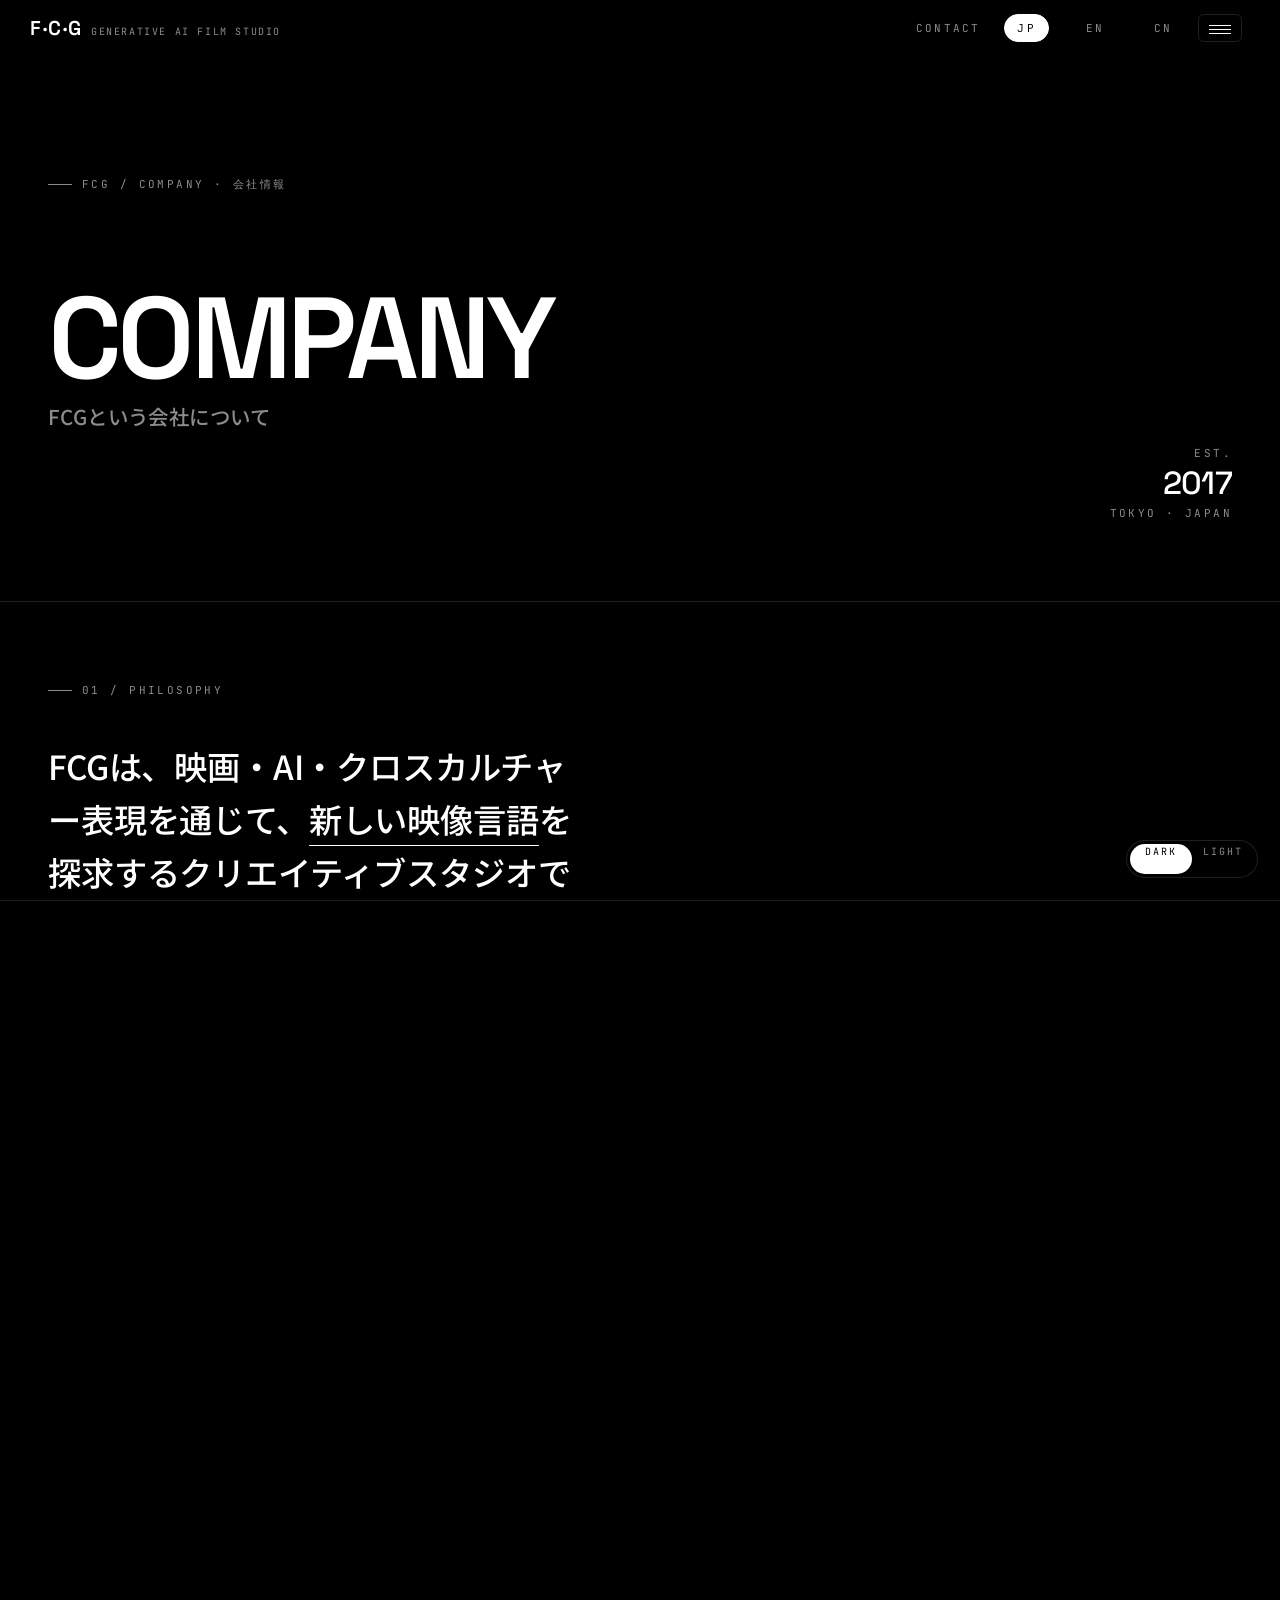
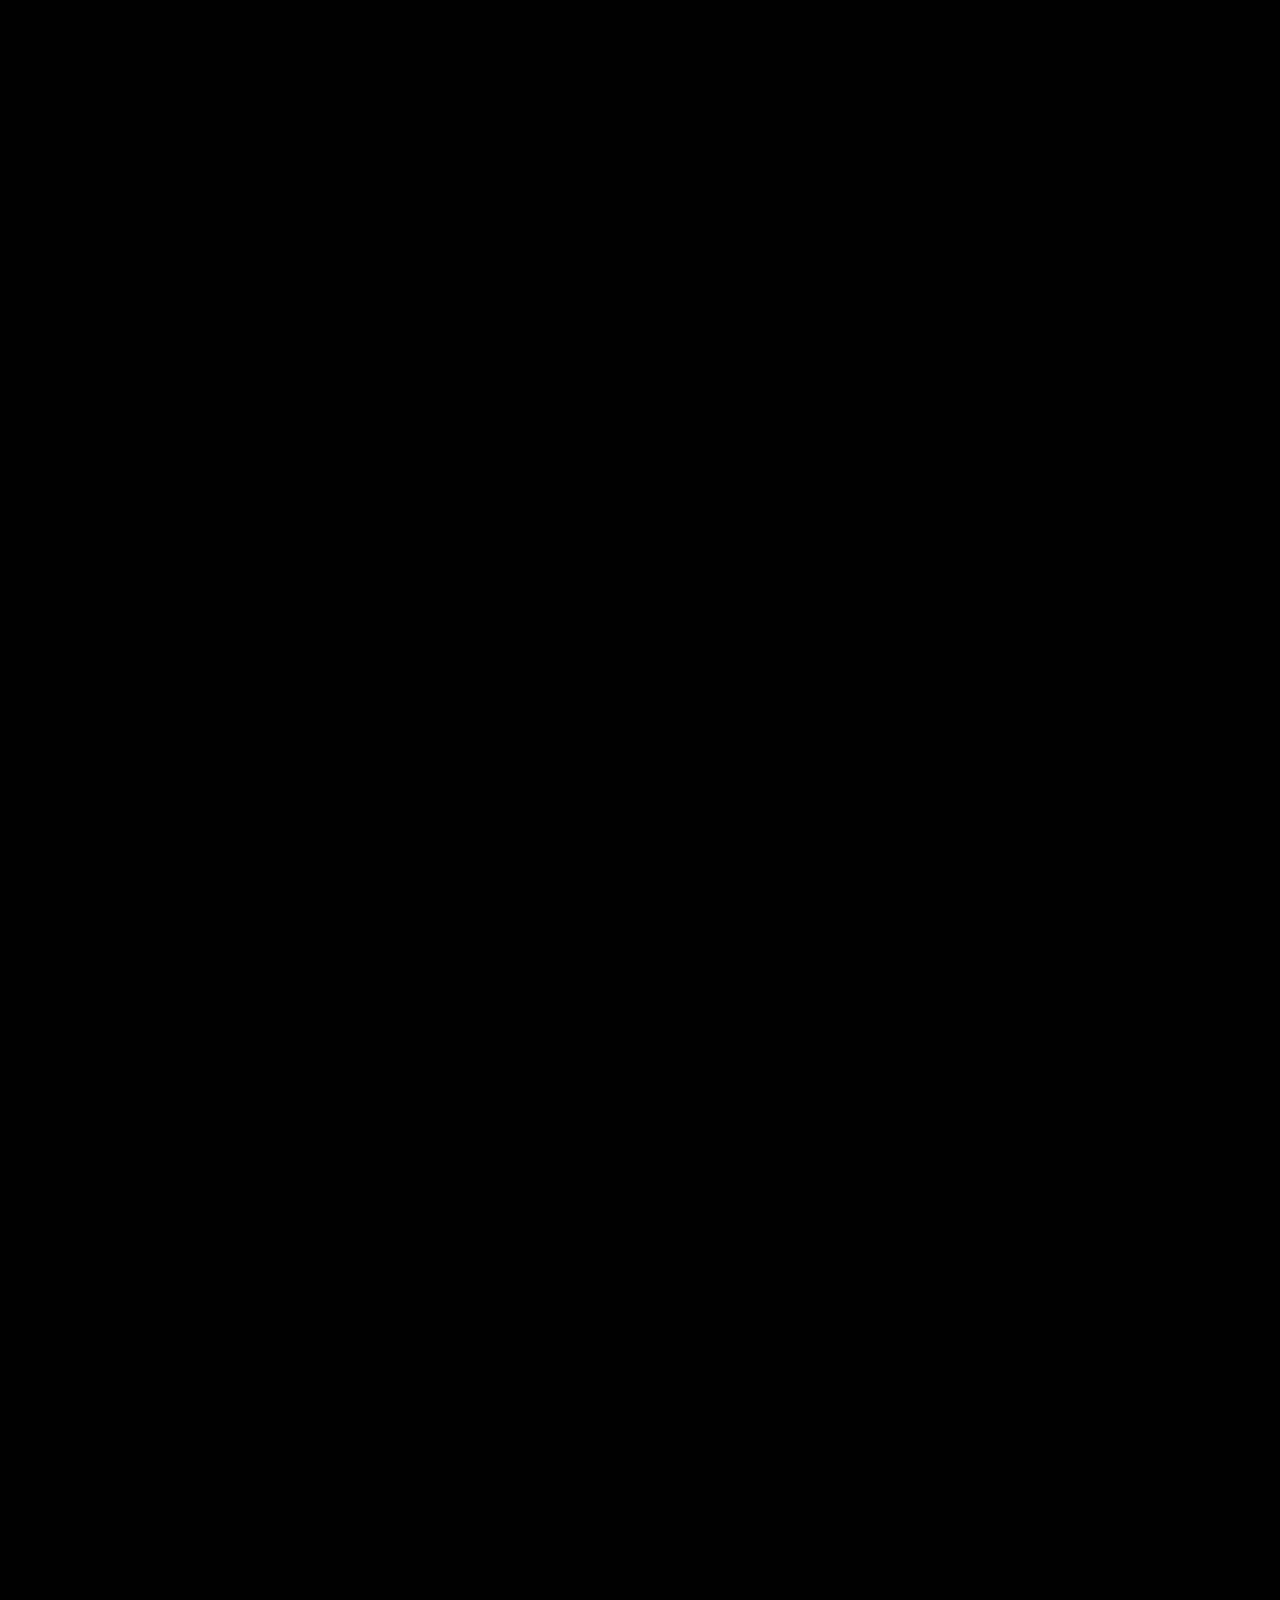
==== commit 320fe949: "Add i18n (JP/EN/CN), News CMS, BGM, services-lens & alignment polish Internationalization - JP/EN/CN" ====
--- a/company.html
+++ b/company.html
@@ -23,58 +23,68 @@
     <small>Generative AI Film Studio</small>
   </a>
   <nav class="c-header__nav">
-    <a href="contact.html" data-page>CONTACT</a>
-    <a href="#">EN</a><a href="#">KR</a>
+    <a href="contact.html" data-page data-i18n="header.contact">CONTACT</a>
+    <button type="button" class="lang-pick" data-lang="jp">JP</button><button type="button" class="lang-pick" data-lang="en">EN</button><button type="button" class="lang-pick" data-lang="cn">CN</button>
   </nav>
 </header>
 
 <main class="p-sub">
   <section class="p-sub__hero">
     <div>
-      <div class="p-sub__crumb">FCG / Company · 会社情報</div>
-      <h1 class="p-sub__h">Company<span class="jp">FCGという会社について</span></h1>
+      <div class="p-sub__crumb" data-i18n="company.crumb">FCG / Company · 会社情報</div>
+      <h1 class="p-sub__h" data-i18n="company.h1">Company<span class="jp">FCGという会社について</span></h1>
     </div>
-    <div class="p-sub__count">EST. <b>2024</b>Tokyo · Japan</div>
+    <div class="p-sub__count" data-i18n="company.count">EST. <b>2017</b>Tokyo · Japan</div>
   </section>
 
   <section class="p-sub__section">
-    <div class="p-sub__sectionHead">01 / Philosophy</div>
-    <p class="p-about__lead is-jp">
-      FCGは、ジェネラティブAIを<em>道具</em>として用いる、映像制作のためのちいさなスタジオです。映画的なつくりかたを大切にしながら、ニューラルなツールでしか得られないテクスチャと時間感を、ひとつの作品に縫いとどけます。
+    <div class="p-sub__sectionHead" data-i18n="company.philosophy.head">01 / Philosophy</div>
+    <p class="p-about__lead is-jp" data-i18n="company.philosophy.lead">
+      FCGは、映画・AI・クロスカルチャー表現を通じて、<em>新しい映像言語</em>を探求するクリエイティブスタジオです。ニューラルな道具と古典的な映画文法を縫いあわせ、東京を拠点に、日中をまたぐプロジェクトをかたちにしています。
     </p>
     <div class="p-about__grid">
-      <p class="is-jp"><strong>つくるもの。</strong>短編映画、ミュージックビデオ、ブランドフィルムを中心に、必要に応じてR&amp;D成果も発表します。商業案件と自主企画の比率は半々を目安にしています。</p>
-      <p class="is-jp"><strong>つくりかた。</strong>カスタムの拡散モデル・パイプラインを内製し、Houdiniやコンポジット工程と組み合わせて、フレーム単位で制御可能な映像を生成します。AIに任せきりではなく、構図・演出・コンテは監督が責任を持ちます。</p>
-      <p class="is-jp"><strong>規模感。</strong>固定メンバーは数名。プロジェクトごとに監督・コラボレーター・エンジニアでチームを編成します。少人数で深く関与できる仕事を選びます。</p>
-      <p class="is-jp"><strong>姿勢。</strong>素材の出どころと権利の所在を明確にし、出演者・作家に正当に還元します。学習データ・モデル選定・使用範囲については、プロジェクトごとに合意書を交わします。</p>
+      <p class="is-jp" data-i18n="company.philosophy.p1"><strong>つくるもの。</strong>AIフィルム、コマーシャル／ブランドフィルム、ヴァーティカル・ショートドラマを軸に、日中越境のプロダクションと、企業向けのAIワークフロー導入支援も行います。</p>
+      <p class="is-jp" data-i18n="company.philosophy.p2"><strong>つくりかた。</strong>カスタム拡散モデルとHoudini／コンポジット工程を組み合わせ、フレーム単位で制御可能な映像をつくります。コンテと演出はディレクターが責任を持ちます。</p>
+      <p class="is-jp" data-i18n="company.philosophy.p3"><strong>規模感。</strong>少人数の固定チーム＋プロジェクトごとのコラボレーター。深く関与し、最後まで仕上げきれる仕事を選びます。</p>
+      <p class="is-jp" data-i18n="company.philosophy.p4"><strong>姿勢。</strong>素材の出どころと権利の所在を明確にし、出演者・作家へ正当に還元します。学習データとモデル選定は案件ごとに合意書を交わします。</p>
     </div>
   </section>
 
   <section class="p-sub__section">
-    <div class="p-sub__sectionHead">02 / Information</div>
+    <div class="p-sub__sectionHead" data-i18n="company.info.head">02 / Information</div>
     <dl class="p-company__info">
       <dt>商号 / Name</dt>
-      <dd>株式会社FCG<small>FCG Inc. (placeholder)</small></dd>
+      <dd>株式会社エフ・シー・ジー<small>FCG Inc.</small></dd>
+      <dt>会社法人等番号 / Corporate Number</dt>
+      <dd>0200-01-121161</dd>
       <dt>設立 / Established</dt>
-      <dd>2024年<small>2024</small></dd>
-      <dt>代表 / Representative</dt>
-      <dd>代表ディレクター<small>Director · Founder (TBD)</small></dd>
-      <dt>所在地 / Address</dt>
-      <dd>東京都目黒区中目黒（スタジオ）<small>Naka-Meguro, Tokyo · Japan</small></dd>
+      <dd>平成29年4月24日<small>April 24, 2017</small></dd>
+      <dt>代表取締役 / Representative Director</dt>
+      <dd>屈 東升<small>Qu Dongsheng · Founder &amp; CEO</small></dd>
+      <dt>本店所在地 / Head Office</dt>
+      <dd>東京都千代田区神田須田町一丁目7-1 ウィン神田7F<small>Win Kanda 7F, 1-7-1 Kanda-Sudacho, Chiyoda-ku, Tokyo, Japan</small></dd>
+      <dt>資本金 / Capital</dt>
+      <dd>500万円<small>JPY 5,000,000</small></dd>
+      <dt>発行済株式総数 / Issued Shares</dt>
+      <dd>500株 / 発行可能株式総数 1万株</dd>
       <dt>事業内容 / Services</dt>
-      <dd>映像制作 / ジェネラティブAIのR&amp;D / ブランド支援 / 教育・講演<small>Film · Generative AI R&amp;D · Brand · Talks</small></dd>
+      <dd>
+        AIフィルム制作 / コマーシャル・ブランドフィルム / ヴァーティカル・ショートドラマ / 日中越境プロダクション / AIワークフロー・コンサルティング
+        <small>AI Film · Commercial &amp; Brand · Vertical Short Drama · Cross-border (JP/CN) · AI Workflow Consulting</small>
+      </dd>
       <dt>連絡先 / Contact</dt>
       <dd>studio@fcg.film</dd>
     </dl>
   </section>
 
   <section class="p-sub__section">
-    <div class="p-sub__sectionHead">03 / Approach</div>
+    <div class="p-sub__sectionHead" data-i18n="company.services.head">03 / Services</div>
     <div class="p-about__grid">
-      <p class="is-jp"><strong>映画的に。</strong>カットの長さ、視線誘導、音の重なり——映画文法に基づいて構成します。AIが得意なのは「素材生成」であって「物語」ではない、と考えています。</p>
-      <p class="is-jp"><strong>具体的に。</strong>ムードボードや参考映像で抽象的に進めるより、絵コンテ・ショットリスト・ライティングプランで早めに具体化します。</p>
-      <p class="is-jp"><strong>制御可能に。</strong>seed管理、コンポジットでの最終調整、フレーム置換のしくみを整え、再現と修正に強い体制をつくります。</p>
-      <p class="is-jp"><strong>正直に。</strong>「AIだから万能」とは言いません。AIに向くショット・向かないショットを見極め、必要なら実写・3DCGも組み合わせます。</p>
+      <p class="is-jp" data-i18n="company.svc.film"><strong>AI Film Production.</strong>短編・長編・実験作品まで、生成AIを核に据えた映像制作。コンセプト開発からポストまで一貫対応。</p>
+      <p class="is-jp" data-i18n="company.svc.commercial"><strong>Commercial &amp; Brand Films.</strong>ブランドの世界観をAI／実写／3DCGの最適な組み合わせで具体化する、コマーシャル領域のディレクション。</p>
+      <p class="is-jp" data-i18n="company.svc.vertical"><strong>Vertical Short Drama.</strong>縦型短編ドラマの企画・制作・配信運用。プラットフォーム特性に最適化したシリーズ設計。</p>
+      <p class="is-jp" data-i18n="company.svc.cross"><strong>Cross-border Production (JP / CN).</strong>東京と中国主要都市を結ぶ越境プロダクション。キャスティング・ロケ・許認可・字幕／吹替まで対応。</p>
+      <p class="is-jp" data-i18n="company.svc.consulting"><strong>AI Workflow Consulting.</strong>制作会社・ブランド向けにAIパイプラインの内製化を支援。ツール選定、運用ガバナンス、社内研修まで。</p>
     </div>
   </section>
 </main>
@@ -84,21 +94,21 @@
     <a href="#">Instagram</a><a href="#">Vimeo</a><a href="#">X</a><a href="#">Behance</a>
   </aside>
   <div class="c-gnav__body">
-    <div class="c-gnav__col"><h6>Contents · 01</h6><ul>
-      <li><a href="index.html"  data-page><span class="num">01</span><span class="lbl">Home<span class="jp">ホーム</span></span></a></li>
-      <li><a href="news.html"   data-page><span class="num">02</span><span class="lbl">News<span class="jp">ニュース</span></span></a></li>
-      <li><a href="member.html" data-page><span class="num">03</span><span class="lbl">Member<span class="jp">メンバー</span></span></a></li>
+    <div class="c-gnav__col"><h6 data-i18n="nav.contents">Contents · 01</h6><ul>
+      <li><a href="index.html"  data-page><span class="num">01</span><span class="lbl" data-i18n="nav.home.lbl">Home<span class="jp">ホーム</span></span></a></li>
+      <li><a href="news.html"   data-page><span class="num">02</span><span class="lbl" data-i18n="nav.news.lbl">News<span class="jp">ニュース</span></span></a></li>
+      <li><a href="member.html" data-page><span class="num">03</span><span class="lbl" data-i18n="nav.member.lbl">Member<span class="jp">メンバー</span></span></a></li>
     </ul></div>
-    <div class="c-gnav__col"><h6>About · 02</h6><ul>
-      <li><a href="company.html" data-page><span class="num">04</span><span class="lbl">Company<span class="jp">会社情報</span></span></a></li>
-      <li><a href="recruit.html" data-page><span class="num">05</span><span class="lbl">Recruit<span class="jp">採用情報</span></span></a></li>
+    <div class="c-gnav__col"><h6 data-i18n="nav.about">About · 02</h6><ul>
+      <li><a href="company.html" data-page><span class="num">04</span><span class="lbl" data-i18n="nav.company.lbl">Company<span class="jp">会社情報</span></span></a></li>
+      <li><a href="recruit.html" data-page><span class="num">05</span><span class="lbl" data-i18n="nav.recruit.lbl">Recruit<span class="jp">採用情報</span></span></a></li>
     </ul></div>
-    <div class="c-gnav__col"><h6>Inquiry · 03</h6><ul>
-      <li><a href="contact.html" data-page><span class="num">06</span><span class="lbl">Contact<span class="jp">お問い合わせ</span></span></a></li>
+    <div class="c-gnav__col"><h6 data-i18n="nav.inquiry">Inquiry · 03</h6><ul>
+      <li><a href="contact.html" data-page><span class="num">06</span><span class="lbl" data-i18n="nav.contact.lbl">Contact<span class="jp">お問い合わせ</span></span></a></li>
     </ul></div>
     <div class="c-gnav__addr">
-      <div class="blk"><b>Tokyo · Studio</b>Naka-Meguro · Tokyo · Japan<br><span class="jp">東京都目黒区中目黒</span></div>
-      <div class="blk"><b>Studio Director</b>Director · Founder<br><span class="jp">代表ディレクター</span><br>studio@fcg.film</div>
+      <div class="blk"><b data-i18n="addr.office">Tokyo · Head Office</b>Win Kanda 7F, 1-7-1 Kanda-Sudacho,<br>Chiyoda-ku, Tokyo · Japan<br><span class="jp">東京都千代田区神田須田町一丁目7-1<br>ウィン神田7F</span></div>
+      <div class="blk"><b data-i18n="addr.rep">Representative Director</b>Qu Dongsheng · Founder &amp; CEO<br><span class="jp">代表取締役　屈 東升</span><br>studio@fcg.film</div>
     </div>
   </div>
 </nav>
--- a/css/fcg.css
+++ b/css/fcg.css
@@ -95,46 +95,152 @@
 }
 .menu-item:last-child { margin-right: 64px; }
 
+.menu-item {
+  /* Hidden by default — only the item closest to the lens center fades in,
+     others fade out as they drift out of the viewport "lens window". */
+  opacity: 0;
+  pointer-events: none;
+  transition: opacity .45s var(--ease-out-circ);
+}
+.menu-item.is-in-lens {
+  opacity: 1;
+  pointer-events: auto;
+}
+
 .menu-item__link {
   position: relative;
-  display: flex !important;        /* override main.css "display:block" */
-  flex-direction: column;
+  display: inline-flex !important;
   align-items: flex-start;
-  justify-content: flex-end;
-  height: 100% !important;
+  gap: 14px;
+  height: auto !important;
   text-decoration: none;
   isolation: isolate;
+  font-family: var(--font-display-sans);  /* Space Grotesk */
+  font-weight: 700;
+  letter-spacing: -0.02em;
+  line-height: 1;
+  text-transform: uppercase;
+  color: var(--color-fg);
 }
 .menu-item__num {
   font-family: var(--font-mono);
+  font-weight: 400;
   font-size: 11px;
   letter-spacing: .18em;
+  color: var(--dim);
+  line-height: 1;
+  margin-top: 12px;            /* align with capital height of label */
+  font-variant-numeric: tabular-nums;
+}
+.menu-item__word {
+  position: relative;
+  display: inline-block;
+  font-size: clamp(48px, 6.4vw, 96px);
+  line-height: 0.95;
   color: var(--color-fg);
-  line-height: 1;
-  margin-bottom: 10px;
-  font-variant-numeric: tabular-nums;
-}
-.menu-item__word {
-  font-family: "PICSConduit", "Saira Condensed", "Oswald", var(--font-display-sans);
-  font-weight: 700;
-  font-style: italic;
-  font-size: clamp(72px, 8vw, 112px);
-  line-height: 0.85;
-  letter-spacing: 0.005em;
-  color: var(--color-fg);
-  -webkit-text-stroke: 0px var(--color-fg);
-  paint-order: stroke fill;
   transition:
-    color .45s var(--ease-out-circ),
-    -webkit-text-stroke-width .45s var(--ease-out-circ);
-  /* small visual lift to compensate italic baseline */
-  transform: translateY(0.02em);
+    color .35s var(--ease-out-circ),
+    -webkit-text-stroke-width .35s var(--ease-out-circ);
+}
+.menu-item__jp {
+  display: block;
+  font-family: var(--font-jp);
+  font-weight: 400;
+  font-style: normal;
+  /* relative to .menu-item__word so it stays proportional */
+  font-size: 0.18em;
+  letter-spacing: .08em;
+  color: var(--dim);
+  margin-top: 14px;
+  text-transform: none;
 }
 .menu-item__link:hover .menu-item__word,
 .menu-item__link.is-hover .menu-item__word,
 .menu-item__link:focus-visible .menu-item__word {
   color: transparent;
-  -webkit-text-stroke-width: 1px;
+  -webkit-text-stroke: 1px var(--color-fg);
+  paint-order: stroke fill;
+}
+.menu-item__link:hover .menu-item__jp,
+.menu-item__link.is-hover .menu-item__jp,
+.menu-item__link:focus-visible .menu-item__jp {
+  color: var(--fg);
+}
+
+/* ============================================================
+ * Menu description panel — fixed left, content syncs with scroll
+ * (Hidden until the user scrolls past the hero and a menu item
+ * approaches the lens center.)
+ * ============================================================ */
+.menu-desc-panel {
+  position: fixed;
+  top: 50%;
+  left: 0;
+  transform: translateY(-50%);
+  width: clamp(320px, 36vw, 540px);
+  padding: 0 24px 0 95px;
+  z-index: 11;
+  pointer-events: none;
+  opacity: 0;
+  transition: opacity .4s var(--ease-hover);
+  color: var(--fg);
+}
+.menu-desc-panel.is-visible { opacity: 1; }
+.menu-desc-panel__crumb {
+  display: flex;
+  align-items: center;
+  gap: 10px;
+  font-family: var(--font-mono);
+  font-size: 11px;
+  letter-spacing: .18em;
+  color: var(--dim);
+  text-transform: uppercase;
+  margin-bottom: 18px;
+}
+.menu-desc-panel__crumb i {
+  font-style: normal;
+  color: var(--dimmer);
+  font-size: 14px;
+  line-height: 1;
+}
+.menu-desc-panel__label {
+  font-family: var(--font-display-sans);
+  font-weight: 700;
+  font-size: clamp(44px, 5.4vw, 78px);
+  line-height: 0.95;
+  letter-spacing: -0.02em;
+  margin: 0 0 14px;
+  color: var(--fg);
+}
+.menu-desc-panel__body {
+  font-family: var(--font-jp);
+  font-weight: 400;
+  font-size: clamp(15px, 1.4vw, 19px);
+  line-height: 1.75;
+  letter-spacing: .02em;
+  color: var(--fg);
+  margin: 0 0 22px;
+  max-width: 22em;
+}
+.menu-desc-panel__hint {
+  display: flex;
+  align-items: center;
+  gap: 14px;
+  font-family: var(--font-mono);
+  font-size: 10px;
+  letter-spacing: .22em;
+  color: var(--dim);
+}
+@media (max-width: 900px) {
+  .menu-desc-panel {
+    top: auto;
+    bottom: 96px;
+    transform: none;
+    width: 100%;
+    padding: 0 24px;
+  }
+  .menu-desc-panel__label { font-size: 32px; }
+  .menu-desc-panel__body  { font-size: 14px; }
 }
 
 /* When NOT hovering the nav at all, all items solid (default).
@@ -162,31 +268,196 @@
 }
 
 /* ============================================================
- * Hamburger 3-span → X
+ * Light theme — body.is-light flips the two-tone palette
+ * ============================================================ */
+body.is-light {
+  --color-bg:         #ffffff;
+  --color-fg:         #000000;
+  --color-muted:      #555555;
+  --color-divider:    #cccccc;
+  --color-fg-40:      rgba(0, 0, 0, 0.4);
+  --color-mark-faint: rgba(0, 0, 0, 0.06);
+
+  --bg:     #ffffff;
+  --fg:     #000000;
+  --dim:    rgba(0, 0, 0, 0.55);
+  --dimmer: rgba(0, 0, 0, 0.22);
+  --hair:   rgba(0, 0, 0, 0.14);
+}
+body.is-light .c-loading { background: #fff; }
+body.is-light .c-cover   { background: #fff; }
+body.is-light .c-gnav    { background: #fff; }
+
+/* ============================================================
+ * GNAV back / close button (top-left, inside the overlay)
+ * ============================================================ */
+.c-gnav__back {
+  position: absolute;
+  top: 18px;
+  left: 110px;            /* clear the 90px SNS column + its divider line */
+  z-index: 5;
+  display: inline-flex;
+  align-items: center;
+  gap: 10px;
+  height: 32px;
+  padding: 0 14px 0 12px;
+  border: 1px solid var(--hair);
+  border-radius: 16px;
+  background: transparent;
+  color: var(--fg);
+  font-family: var(--font-mono);
+  font-size: 11px;
+  letter-spacing: .18em;
+  cursor: pointer;
+  opacity: 0;
+  transform: translateX(-8px);
+  pointer-events: none;
+  transition:
+    opacity .35s var(--ease-hover) .15s,
+    transform .35s var(--ease-hover) .15s,
+    background .25s var(--ease-hover),
+    color .25s var(--ease-hover),
+    border-color .25s var(--ease-hover);
+}
+body.is-gnav .c-gnav__back {
+  opacity: 1;
+  transform: translateX(0);
+  pointer-events: auto;
+}
+.c-gnav__back .arrow {
+  font-size: 14px;
+  line-height: 1;
+  transition: transform .3s var(--ease-hover);
+}
+.c-gnav__back:hover {
+  background: var(--fg);
+  color: var(--bg);
+  border-color: var(--fg);
+}
+.c-gnav__back:hover .arrow { transform: translateX(-3px); }
+
+/* ============================================================
+ * Theme toggle button (fixed top-left)
+ * ============================================================ */
+/* Tab-style two-position switch in the bottom-right corner.
+   Knob slides between DARK ↔ LIGHT; active label inverts color. */
+.theme-toggle {
+  position: fixed;
+  bottom: 22px;
+  right: 22px;
+  z-index: 1100;
+  width: 132px;
+  height: 38px;
+  padding: 3px;
+  border-radius: 22px;
+  background: var(--bg);
+  border: 1px solid var(--hair);
+  display: inline-flex;
+  cursor: pointer;
+  isolation: isolate;
+  box-shadow: 0 6px 22px rgba(0, 0, 0, 0.35);
+}
+body.is-light .theme-toggle {
+  box-shadow: 0 6px 22px rgba(0, 0, 0, 0.12);
+}
+.theme-toggle__knob {
+  position: absolute;
+  top: 3px;
+  bottom: 3px;
+  left: 3px;
+  width: calc(50% - 3px);
+  background: var(--fg);
+  border-radius: 20px;
+  transition: transform .35s var(--ease-out-circ);
+  z-index: 0;
+}
+body.is-light .theme-toggle__knob { transform: translateX(100%); }
+
+.theme-toggle__opt {
+  flex: 1;
+  position: relative;
+  z-index: 1;
+  display: inline-flex;
+  align-items: center;
+  justify-content: center;
+  font-family: var(--font-mono);
+  font-size: 10px;
+  letter-spacing: .22em;
+  color: var(--dim);
+  transition: color .25s var(--ease-hover);
+  user-select: none;
+}
+/* Active = dark when knob is on left, light when on right */
+.theme-toggle__opt[data-mode="dark"]   { color: var(--bg); }
+body.is-light .theme-toggle__opt[data-mode="dark"]   { color: var(--dim); }
+.theme-toggle__opt[data-mode="light"]  { color: var(--dim); }
+body.is-light .theme-toggle__opt[data-mode="light"]  { color: var(--bg); }
+
+/* ============================================================
+ * Loading overlay — FCG text logo (replaces PICS image)
+ * ============================================================ */
+.c-loading .loading-logo {
+  font-family: "PICSConduit", "Saira Condensed", "Bebas Neue", sans-serif;
+  font-style: italic;
+  font-weight: 700;
+  font-size: 40px;
+  line-height: 1;
+  letter-spacing: .06em;
+  color: var(--fg);
+  white-space: nowrap;
+}
+
+/* ============================================================
+ * Header — align CONTACT / lang picks / Menu on a single line.
+ * The whole cluster is shifted 3vw left of the viewport edge.
+ * ============================================================ */
+.c-header {
+  /* Reserve room on the right for the hamburger pill + 3vw shift */
+  padding-right: calc(3vw + 56px) !important;
+  align-items: center !important;
+}
+.c-header__nav {
+  align-items: center !important;
+}
+.c-header__nav a[data-i18n="header.contact"] {
+  display: inline-flex;
+  align-items: center;
+  height: 28px;
+  line-height: 1;
+}
+
+/* ============================================================
+ * Hamburger pill — height = lang-pick height so they sit flush
  * ============================================================ */
 .c-gnav__trigger {
-  width: 56px; height: 56px;
-  position: fixed; top: 8px; right: 8px;
+  width: 44px; height: 28px;
+  position: fixed;
+  top: 14px;            /* matches lang-pick vertical centre */
+  right: 3vw;           /* the whole right cluster nudged 3% left */
   z-index: 1100;
   border: 1px solid var(--hair);
   background: transparent;
-  display: block;
+  border-radius: 6px;
+  padding: 0;
+  display: inline-flex;
+  align-items: center;
+  justify-content: center;
 }
 .c-gnav__trigger .line {
   position: absolute;
-  left: 14px; right: 14px;
+  left: 10px; right: 10px;
   height: 1px;
   background: var(--fg);
   transition: top 0.5s var(--ease-big),
               transform 0.5s var(--ease-big),
               opacity 0.25s var(--ease-hover);
 }
-.c-gnav__trigger .line:nth-child(1) { top: 22px; }
-.c-gnav__trigger .line:nth-child(2) { top: 27px; }
-.c-gnav__trigger .line:nth-child(3) { top: 32px; }
-body.is-gnav .c-gnav__trigger .line:nth-child(1) { top: 27px; transform: rotate(45deg); }
+.c-gnav__trigger .line:nth-child(1) { top: 10px; }
+.c-gnav__trigger .line:nth-child(2) { top: 14px; }
+.c-gnav__trigger .line:nth-child(3) { top: 18px; }
+body.is-gnav .c-gnav__trigger .line:nth-child(1) { top: 14px; transform: rotate(45deg); }
 body.is-gnav .c-gnav__trigger .line:nth-child(2) { opacity: 0; }
-body.is-gnav .c-gnav__trigger .line:nth-child(3) { top: 27px; transform: rotate(-45deg); }
+body.is-gnav .c-gnav__trigger .line:nth-child(3) { top: 14px; transform: rotate(-45deg); }
 
 /* ============================================================
  * GNAV — full clip-path overlay
@@ -562,13 +833,34 @@
   font-size: 11px; letter-spacing: .22em;
   color: var(--dim);
 }
+.p-member__portrait--has-image::after { content: none; }
+.p-member__portrait--has-image {
+  background: none;
+  padding: 0;
+  overflow: hidden;
+}
+.p-member__portrait--has-image img {
+  width: 100%;
+  height: 100%;
+  object-fit: cover;
+  display: block;
+}
 .p-member__bio h3 {
   font-family: var(--font-display-sans);
   font-weight: 600;
   font-size: clamp(32px, 4.2vw, 56px);
   letter-spacing: -0.025em;
   line-height: 1;
-  margin-bottom: 6px;
+  margin-bottom: 8px;
+  text-transform: none;       /* allow CJK glyphs to display normally */
+}
+.p-member__bio h3 small {
+  display: block;
+  font-family: var(--font-mono);
+  font-size: 12px;
+  letter-spacing: .22em;
+  color: var(--dim);
+  margin-top: 6px;
   text-transform: uppercase;
 }
 .p-member__bio .role {
@@ -877,15 +1169,17 @@
 @media (max-width: 900px) {
   :root { --hdr-h: 60px; --ftr-h: 56px; }
 
-  .c-gnav__trigger { width: 48px; height: 48px; }
-  .c-gnav__trigger .line { left: 12px; right: 12px; }
-  .c-gnav__trigger .line:nth-child(1) { top: 18px; }
-  .c-gnav__trigger .line:nth-child(2) { top: 23px; }
-  .c-gnav__trigger .line:nth-child(3) { top: 28px; }
-  body.is-gnav .c-gnav__trigger .line:nth-child(1) { top: 23px; }
-  body.is-gnav .c-gnav__trigger .line:nth-child(3) { top: 23px; }
+  /* Slightly bigger touch target on phones, but keep the flat pill shape */
+  .c-gnav__trigger { width: 48px; height: 32px; top: 12px; right: 16px; }
+  .c-gnav__trigger .line { left: 11px; right: 11px; }
+  .c-gnav__trigger .line:nth-child(1) { top: 11px; }
+  .c-gnav__trigger .line:nth-child(2) { top: 16px; }
+  .c-gnav__trigger .line:nth-child(3) { top: 21px; }
+  body.is-gnav .c-gnav__trigger .line:nth-child(1) { top: 16px; }
+  body.is-gnav .c-gnav__trigger .line:nth-child(3) { top: 16px; }
 
   .c-gnav { grid-template-columns: 64px 1fr; }
+  .c-gnav__back { left: 80px; }
   .c-gnav__body {
     grid-template-columns: 1fr;
     padding: 90px 24px 32px 24px;
@@ -918,3 +1212,661 @@
 
   #tweaks { right: 12px; bottom: 70px; width: 240px; }
 }
+
+/* ============================================================
+ * Lens background stage — opening intro (large → small)
+ *
+ *   1. .lens-stage fills the viewport, behind everything.
+ *   2. .lens-stage__img is a square layer that paints lens.jpg
+ *      (the aperture is centered in the source image).
+ *      It starts at scale 3 — only the dark aperture fills the
+ *      screen — then eases down to scale 1 to reveal the full lens.
+ *   3. The WebGL canvas is clipped to a circle (.has-lens body class)
+ *      so the procedural blob / future VideoTexture only shows
+ *      *inside* the aperture, like looking through the glass.
+ * ============================================================ */
+.lens-stage {
+  position: fixed;
+  inset: 0;
+  z-index: 0;
+  pointer-events: none;
+  overflow: hidden;
+  /* No solid bg — let the page bg show around the round lens */
+  background: transparent;
+}
+/* Lens geometry vars — overridden per breakpoint below.
+   --lens-shift = horizontal offset from viewport center
+   --lens-size  = side of the square lens-stage layer
+   --canvas-px  = diameter of the circular video viewport         */
+html.is-home {
+  --lens-shift: 250px;
+  --lens-size: 135vmin;
+  --canvas-px: 72vmin;
+}
+.lens-stage__img {
+  position: absolute;
+  top: 50%;
+  left: 50%;
+  width: var(--lens-size);
+  height: var(--lens-size);
+  background: url("../img/bg/lens.jpg") center / cover no-repeat;
+  /* Crop the surrounding dark photo backdrop — keep the full lens
+     visible (outer ring with text + inner aperture). */
+  clip-path: circle(33.8% at 50% 50%);
+  transform: translate(calc(-50% + var(--lens-shift)), -50%) scale(3.2);
+  opacity: 0;
+}
+/* Services-lens layer stacked on top via ::after — cross-fades in/out so
+   the engraved-text swap is smooth rather than abrupt. Inherits clip-path
+   and transform from the parent.
+   1.5s easing matches the canvas-dim cycle so image + video transition
+   visually together. */
+.lens-stage__img::after {
+  content: '';
+  position: absolute;
+  inset: 0;
+  background: url("../img/bg/lens-services.jpg") center / cover no-repeat;
+  opacity: 0;
+  pointer-events: none;
+  transition: opacity 1.5s var(--ease-out-circ);
+}
+body.is-lens-services .lens-stage__img::after { opacity: 1; }
+body.is-loaded .lens-stage__img {
+  animation: lensIntro 2.8s cubic-bezier(0.77, 0, 0.355, 1) 0.15s forwards;
+}
+@keyframes lensIntro {
+  0%   { transform: translate(calc(-50% + var(--lens-shift)), -50%) scale(3.2); opacity: 0; }
+  15%  { opacity: 1; }
+  100% { transform: translate(calc(-50% + var(--lens-shift)), -50%) scale(1.0); opacity: 1; }
+}
+
+/* Hide the legacy PICS chevron watermark in the corner */
+.bg-mark { display: none !important; }
+
+/* News list loading / empty states */
+.p-news__loading,
+.p-news__empty,
+.p-article__loading {
+  padding: 32px 0;
+  font-family: var(--font-mono);
+  font-size: 11px;
+  letter-spacing: .2em;
+  color: var(--dim);
+  text-align: center;
+}
+
+/* ============================================================
+ * News article detail page
+ * ============================================================ */
+.p-article {
+  padding: 96px 8vw 120px;
+  max-width: 1280px;
+  margin: 0 auto;
+}
+.p-article__title {
+  font-size: clamp(28px, 3.6vw, 56px);
+  line-height: 1.2;
+  letter-spacing: -0.01em;
+  max-width: 920px;
+}
+.p-article__cover-wrap { padding: 0; margin: 32px 0; }
+.p-article__cover {
+  display: block;
+  width: 100%;
+  max-height: 70vh;
+  object-fit: cover;
+  border: 1px solid var(--hair);
+  background: rgba(255,255,255,0.02);
+}
+.p-article__body {
+  font-family: var(--font-jp);
+  font-size: 16px;
+  line-height: 1.95;
+  color: var(--fg);
+  max-width: 720px;
+  letter-spacing: .02em;
+}
+.p-article__body p { margin-bottom: 16px; }
+.p-article__back {
+  font-family: var(--font-mono);
+  font-size: 11px;
+  letter-spacing: .22em;
+  color: var(--dim);
+  text-transform: uppercase;
+  border-bottom: 1px solid var(--hair);
+  padding-bottom: 2px;
+  transition: color .25s var(--ease-hover), border-color .25s var(--ease-hover);
+}
+.p-article__back:hover { color: var(--fg); border-color: var(--fg); }
+
+@media (max-width: 900px) {
+  .p-article { padding: 80px 24px 80px; }
+  .p-article__title { font-size: 26px; }
+  .p-article__body { font-size: 15px; line-height: 1.85; }
+}
+
+/* ============================================================
+ * Language switcher pills (in c-header__nav)
+ * ============================================================ */
+.lang-pick {
+  font-family: var(--font-mono);
+  font-size: 11px;
+  letter-spacing: .2em;
+  color: var(--dim);
+  background: transparent;
+  border: 1px solid transparent;
+  border-radius: 14px;
+  height: 28px;
+  padding: 0 12px;
+  cursor: pointer;
+  text-transform: uppercase;
+  display: inline-flex;
+  align-items: center;
+  justify-content: center;
+  line-height: 1;
+  transition: color .25s var(--ease-hover),
+              border-color .25s var(--ease-hover),
+              background .25s var(--ease-hover);
+}
+.lang-pick:hover { color: var(--fg); }
+.lang-pick.is-active {
+  color: var(--bg);
+  background: var(--fg);
+  border-color: var(--fg);
+}
+
+/* ============================================================
+ * Sound toggle — bottom-left pill with animated EQ bars + halo
+ * ============================================================ */
+.sound-toggle {
+  position: fixed;
+  left: 20px;
+  bottom: 20px;
+  z-index: 1100;
+  display: inline-flex;
+  align-items: center;
+  gap: 10px;
+  padding: 6px 16px 6px 8px;
+  height: 40px;
+  border-radius: 22px;
+  border: 1px solid var(--hair);
+  background: var(--bg);
+  color: var(--fg);
+  cursor: pointer;
+  font-family: var(--font-mono);
+  font-size: 10px;
+  letter-spacing: .2em;
+  text-transform: uppercase;
+  overflow: hidden;
+  isolation: isolate;
+  transition: border-color .25s var(--ease-hover), transform .25s var(--ease-hover);
+}
+.sound-toggle:hover { transform: translateY(-1px); border-color: var(--fg); }
+
+/* Iridescent halo behind the icon — pings when sound is on */
+.sound-toggle__halo {
+  position: absolute;
+  left: -8px; top: -8px;
+  width: 56px; height: 56px;
+  border-radius: 50%;
+  background:
+    radial-gradient(circle at 30% 30%, rgba(255,160,210,.55), transparent 55%),
+    radial-gradient(circle at 75% 60%, rgba(140,200,255,.55), transparent 55%),
+    radial-gradient(circle at 50% 80%, rgba(180,255,180,.45), transparent 60%);
+  filter: blur(6px);
+  opacity: 0;
+  transform: scale(.85);
+  transition: opacity .35s var(--ease-hover), transform .6s var(--ease-out-circ);
+  z-index: -1;
+  pointer-events: none;
+}
+.sound-toggle.is-on .sound-toggle__halo {
+  opacity: 1;
+  transform: scale(1);
+  animation: soundHaloPulse 3.4s ease-in-out infinite;
+}
+@keyframes soundHaloPulse {
+  0%, 100% { transform: scale(1);    filter: blur(6px) hue-rotate(0deg); }
+  50%      { transform: scale(1.12); filter: blur(9px) hue-rotate(40deg); }
+}
+
+/* EQ bar icon (4 bars). Static when off, animated when on. */
+.sound-toggle__icon,
+.sound-prompt__icon {
+  display: inline-flex;
+  align-items: center;
+  gap: 2px;
+  width: 26px;
+  height: 26px;
+  justify-content: center;
+}
+.sound-toggle__icon .bar,
+.sound-prompt__icon .bar {
+  width: 3px;
+  height: 12px;
+  background: var(--fg);
+  border-radius: 2px;
+  transform-origin: center;
+}
+.sound-toggle.is-on .sound-toggle__icon .bar {
+  animation: soundEq .9s ease-in-out infinite;
+}
+.sound-toggle.is-on .sound-toggle__icon .bar:nth-child(2) { animation-delay: .15s; }
+.sound-toggle.is-on .sound-toggle__icon .bar:nth-child(3) { animation-delay: .30s; }
+.sound-toggle.is-on .sound-toggle__icon .bar:nth-child(4) { animation-delay: .45s; }
+@keyframes soundEq {
+  0%, 100% { transform: scaleY(.35); }
+  50%      { transform: scaleY(1.0); }
+}
+
+.sound-toggle__label { white-space: nowrap; }
+
+/* ============================================================
+ * First-visit sound prompt
+ * ============================================================ */
+.sound-prompt {
+  position: fixed;
+  inset: 0;
+  z-index: 12000;
+  display: flex;
+  align-items: center;
+  justify-content: center;
+  background: rgba(0,0,0,.78);
+  backdrop-filter: blur(12px);
+  -webkit-backdrop-filter: blur(12px);
+  animation: soundPromptIn .4s var(--ease-out-circ);
+}
+.sound-prompt[hidden] { display: none; }
+body.is-light .sound-prompt { background: rgba(255,255,255,.82); }
+@keyframes soundPromptIn {
+  from { opacity: 0; }
+  to   { opacity: 1; }
+}
+.sound-prompt__card {
+  width: min(440px, 92vw);
+  padding: 38px 32px 30px;
+  background: var(--bg);
+  border: 1px solid var(--hair);
+  border-radius: 18px;
+  text-align: center;
+  box-shadow: 0 30px 80px rgba(0,0,0,.45);
+}
+.sound-prompt__icon {
+  width: 48px;
+  height: 48px;
+  margin: 0 auto 16px;
+}
+.sound-prompt__icon .bar { width: 4px; height: 22px; }
+.sound-prompt__title {
+  font-family: var(--font-jp);
+  font-weight: 500;
+  font-size: 15px;
+  line-height: 1.65;
+  color: var(--fg);
+  margin: 0 0 22px;
+}
+.sound-prompt__title span {
+  display: inline-block;
+  margin-top: 4px;
+  color: var(--dim);
+  font-size: 13px;
+}
+.sound-prompt__row {
+  display: flex;
+  flex-direction: column;
+  gap: 10px;
+}
+.sound-prompt__btn {
+  width: 100%;
+  padding: 12px 16px;
+  border-radius: 22px;
+  border: 1px solid var(--hair);
+  background: transparent;
+  color: var(--fg);
+  font-family: var(--font-mono);
+  font-size: 11px;
+  letter-spacing: .22em;
+  cursor: pointer;
+  transition: background .25s var(--ease-hover), color .25s var(--ease-hover), border-color .25s var(--ease-hover);
+}
+.sound-prompt__btn:hover {
+  background: var(--fg); color: var(--bg); border-color: var(--fg);
+}
+.sound-prompt__btn.is-primary {
+  background: var(--fg); color: var(--bg); border-color: var(--fg);
+}
+.sound-prompt__btn.is-primary:hover {
+  background: transparent; color: var(--fg);
+}
+
+/* ============================================================
+ * Lens click-area — circular hit zone on the inner viewport.
+ * Sits over the canvas; on click opens the fullscreen player.
+ * ============================================================ */
+.lens-clickarea {
+  position: fixed;
+  top: 50%;
+  left: 50%;
+  width: var(--canvas-px);
+  height: var(--canvas-px);
+  transform: translate(calc(-50% + var(--lens-shift)), -50%);
+  border-radius: 50%;
+  background: transparent;
+  border: 0;
+  padding: 0;
+  /* Must beat the hero panel (z-index 10) but stay below the hot-layer
+     buttons (11) so the text-band hover zones still take priority. */
+  z-index: 11;
+  cursor: pointer;
+  opacity: 0;
+  pointer-events: none;
+  transition: opacity .9s var(--ease-hover) 2.6s;
+}
+body.lens-ready .lens-clickarea { opacity: 1; pointer-events: auto; }
+.lens-clickarea:focus-visible {
+  outline: 2px solid var(--fg);
+  outline-offset: 4px;
+}
+
+/* ============================================================
+ * Fullscreen video player overlay
+ * ============================================================ */
+.lens-player {
+  position: fixed;
+  inset: 0;
+  z-index: 13000;        /* above everything (loading is 10000, gnav 9000) */
+  background: #000;
+  display: flex;
+  align-items: center;
+  justify-content: center;
+  animation: lensPlayerIn .35s var(--ease-out-circ);
+}
+.lens-player[hidden] { display: none; }
+@keyframes lensPlayerIn {
+  from { opacity: 0; }
+  to   { opacity: 1; }
+}
+.lens-player__video {
+  width: 100vw;
+  height: 100vh;
+  max-width: 100%;
+  max-height: 100%;
+  object-fit: contain;
+  background: #000;
+}
+.lens-player__close {
+  position: absolute;
+  top: 20px; right: 22px;
+  width: 44px; height: 44px;
+  border-radius: 22px;
+  border: 1px solid rgba(255,255,255,0.25);
+  background: rgba(0,0,0,0.5);
+  color: #fff;
+  font-size: 22px;
+  line-height: 1;
+  cursor: pointer;
+  display: inline-flex;
+  align-items: center;
+  justify-content: center;
+  transition: background .25s var(--ease-hover), border-color .25s var(--ease-hover);
+}
+.lens-player__close:hover {
+  background: #fff;
+  color: #000;
+  border-color: #fff;
+}
+
+/* ============================================================
+ * Lens hotzones — invisible buttons over the engraved text.
+ * Hovering one swaps the lens video to that service's clip.
+ *   Geometry mirrors .lens-stage__img: 135vmin square layer,
+ *   centered + shifted right (matches lens position).
+ * ============================================================ */
+.lens-hot-layer {
+  position: fixed;
+  top: 50%;
+  left: 50%;
+  width: var(--lens-size);
+  height: var(--lens-size);
+  transform: translate(calc(-50% + var(--lens-shift)), -50%);
+  z-index: 11;
+  pointer-events: none;          /* only the buttons inside catch events */
+  opacity: 0;
+  transition: opacity .9s var(--ease-hover) 2.6s;
+}
+body.lens-ready .lens-hot-layer { opacity: 1; }
+
+.lens-hot {
+  position: absolute;
+  background: transparent;
+  border: 0;
+  padding: 0;
+  cursor: pointer;
+  pointer-events: auto;
+  /* No visible hover background — we don't want a rectangular outline
+     bleeding through the lens. Focus ring stays for keyboard a11y. */
+}
+.lens-hot:focus-visible { outline: 1px dashed var(--fg); outline-offset: 2px; }
+
+/* Approximate positions over the engraved text on hiob315-lens.jpg
+   (% are relative to the 135vmin lens-stage layer) */
+.lens-hot--top   { top: 13%;  left: 33%; width: 34%; height: 9%;  }   /* "50-120 mm" / AI Film Production    */
+.lens-hot--left  { top: 30%;  left: 13%; width: 9%;  height: 26%; }   /* "Zoom Lens" / AI Workflow Consulting */
+.lens-hot--right { top: 28%;  left: 76%; width: 10%; height: 14%; }   /* "1:2.8"     / Commercial & Brand Films */
+.lens-hot--rb    { top: 47%;  left: 76%; width: 9%;  height: 25%; }   /* "ø 64 mm"   / Vertical Short Drama   */
+.lens-hot--bot   { top: 72%;  left: 28%; width: 44%; height: 9%;  }   /* "Made in Germany" / Cross-border (JP/CN) */
+
+/* Hover service-name chip is suppressed — the engraved text on the
+   services-lens already says the service name, so a floating pill is
+   redundant and visually noisy. (DOM kept for backwards compat.) */
+.lens-service { display: none !important; }
+
+/* ============================================================
+ * WebGL canvas as the lens "glass" — circular viewport
+ *   Scoped to the homepage (html.is-home) so subpages keep
+ *   their original fullscreen canvas.
+ * ============================================================ */
+html.is-home #canvasContainer {
+  inset: auto;
+  position: fixed;
+  top: 50%;
+  left: 50%;
+  /* Sit inside the lens's inner concentric circle (aperture area) —
+     keeps the outer ring with "Zoom Lens / 50-120 mm / Made in Germany"
+     text visible. Diameter follows --canvas-px (driven by breakpoints). */
+  width: var(--canvas-px);
+  height: var(--canvas-px);
+  transform: translate(calc(-50% + var(--lens-shift)), -50%);
+  border-radius: 50%;
+  overflow: hidden;
+  opacity: 0;
+  transition: opacity 1s var(--ease-hover) 2.5s; /* fade in after intro */
+}
+html.is-home #canvasContainer canvas {
+  width: 100% !important;
+  height: 100% !important;
+}
+html.is-home body.lens-ready #canvasContainer { opacity: 1; }
+
+/* Light theme — softer lens (dim down so it pairs with white page bg) */
+body.is-light .lens-stage__img { filter: brightness(0.78) contrast(0.95); }
+
+/* ============================================================
+ * Top hero (homepage first panel, inline with horizontal scroll)
+ * ============================================================ */
+.p-top__wrap { display: flex; align-items: stretch; }
+.top_hero {
+  position: relative;
+  z-index: 10;
+  flex: 0 0 100vw;
+  height: 100%;
+  padding: 0 8vw 0 95px;
+  display: flex;
+  flex-direction: column;
+  justify-content: center;
+  gap: 22px;
+  color: var(--fg);
+}
+.top_hero__crumb {
+  display: flex;
+  align-items: center;
+  gap: 8px;
+  font-family: var(--font-mono);
+  font-size: 11px;
+  letter-spacing: .18em;
+  color: var(--dim);
+  text-transform: uppercase;
+}
+.top_hero__crumb i {
+  font-style: normal;
+  color: var(--dimmer);
+  font-size: 14px;
+  line-height: 1;
+}
+
+.top_hero__title {
+  font-family: var(--font-display-sans);
+  font-weight: 500;
+  font-size: clamp(13px, 1.05vw, 16px);
+  letter-spacing: .08em;
+  line-height: 1.3;
+  margin: 0;
+  color: var(--dim);
+  max-width: 56ch;
+  text-transform: none;
+}
+
+.top_hero__lead {
+  font-family: var(--font-jp);
+  font-weight: 500;
+  /* Sized so two-line Japanese fits beside the lens at every viewport
+     between 1500 and 1920. The lens at 1920×1080 sits ~717px from left,
+     hero padding-left is 95px → safe text width ≤ 590px. */
+  font-size: clamp(17px, 1.4vw, 24px);
+  line-height: 1.65;
+  letter-spacing: .02em;
+  max-width: clamp(360px, 28vw, 540px);
+  margin: 0;
+  color: var(--fg);
+  word-break: keep-all;
+  overflow-wrap: normal;
+}
+.top_hero__lead .u {
+  border-bottom: 1px solid var(--fg);
+  padding-bottom: 1px;
+}
+.top_hero__lead .nb {
+  /* Inline only — nowrap was forcing overflow into the lens at
+     mid-size viewports. Japanese now wraps naturally at 、 thanks
+     to `word-break: keep-all` on the parent. */
+  display: inline;
+}
+
+.top_hero__rule {
+  border: 0;
+  border-top: 1px solid var(--hair);
+  width: 120px;
+  margin: 8px 0 4px;
+}
+
+.top_hero__meta {
+  display: grid;
+  grid-template-columns: 70px 1fr;
+  row-gap: 6px;
+  column-gap: 18px;
+  margin: 0;
+  font-family: var(--font-mono);
+  font-size: 11px;
+  letter-spacing: .14em;
+  align-items: baseline;
+}
+.top_hero__meta dt {
+  color: var(--dim);
+  text-transform: uppercase;
+}
+.top_hero__meta dd {
+  margin: 0;
+  color: var(--fg);
+  font-weight: 600;
+}
+
+.top_hero__hint {
+  margin-top: 28px;
+  display: flex;
+  align-items: center;
+  gap: 14px;
+  font-family: var(--font-mono);
+  font-size: 10px;
+  letter-spacing: .22em;
+  color: var(--dim);
+}
+.top_hero__hint .jp {
+  font-family: var(--font-jp);
+  letter-spacing: .04em;
+  font-size: 11px;
+}
+
+/* Keep the existing nav centered in the same flow */
+.top_nav {
+  flex: 0 0 auto;
+}
+
+/* ================================================================
+ * Homepage responsive — single keyframes, geometry via CSS vars.
+ *
+ *   Math (per breakpoint): the lens visible diameter is
+ *     lens-size × 0.676 (clip-path 33.8% × 2)
+ *   Its left edge sits at (viewport.w/2 + --lens-shift − radius).
+ *   The hero copy is anchored at padding-left 80–95px with
+ *   text max-width capped per breakpoint so its right edge stays
+ *   to the LEFT of the lens at every viewport between 900–1920px.
+ * ================================================================ */
+
+/* ---- 1180 < w ≤ 1440 ---- */
+@media (max-width: 1440px) {
+  html.is-home { --lens-shift: 180px; --lens-size: 115vmin; --canvas-px: 60vmin; }
+  .top_hero        { padding: 0 6vw 0 80px; }
+  .top_hero__lead  { font-size: clamp(15px, 1.4vw, 19px); max-width: 28vw; }
+  .top_hero__title { font-size: 13px; }
+}
+
+/* ---- 1024 < w ≤ 1180 ---- */
+@media (max-width: 1180px) {
+  html.is-home { --lens-shift: 150px; --lens-size: 95vmin; --canvas-px: 50vmin; }
+  .top_hero__lead {
+    font-size: 15px;
+    line-height: 1.65;
+    max-width: 30vw;
+  }
+  .top_hero__lead .nb { white-space: normal; display: inline; }
+  .top_hero__title { font-size: 11px; }
+  .top_hero__meta  { font-size: 10px; }
+}
+
+/* ---- 900 < w ≤ 1024 ---- */
+@media (max-width: 1024px) {
+  html.is-home { --lens-shift: 130px; --lens-size: 75vmin; --canvas-px: 40vmin; }
+  .top_hero        { padding: 0 4vw 0 64px; }
+  .top_hero__lead  { font-size: 13px; line-height: 1.65; max-width: 34vw; }
+  .top_hero__title { font-size: 10px; }
+}
+
+/* ---- Mobile ≤ 900 — stack vertically ---- */
+@media (max-width: 900px) {
+  html.is-home { --lens-shift: 0px; --lens-size: 88vmin; --canvas-px: 48vmin; }
+  .top_hero {
+    flex: 0 0 100vw;
+    padding: 80px 24px 24px;
+    justify-content: flex-start;
+    gap: 14px;
+  }
+  .top_hero__lead {
+    font-size: 16px;
+    line-height: 1.6;
+    max-width: none;
+  }
+  .top_hero__lead .nb { white-space: normal; display: inline; }
+  .top_hero__title { font-size: 11px; }
+  .top_hero__meta  { grid-template-columns: 60px 1fr; font-size: 10px; }
+  .lens-service    { font-size: 11px; padding: 6px 12px; }
+}
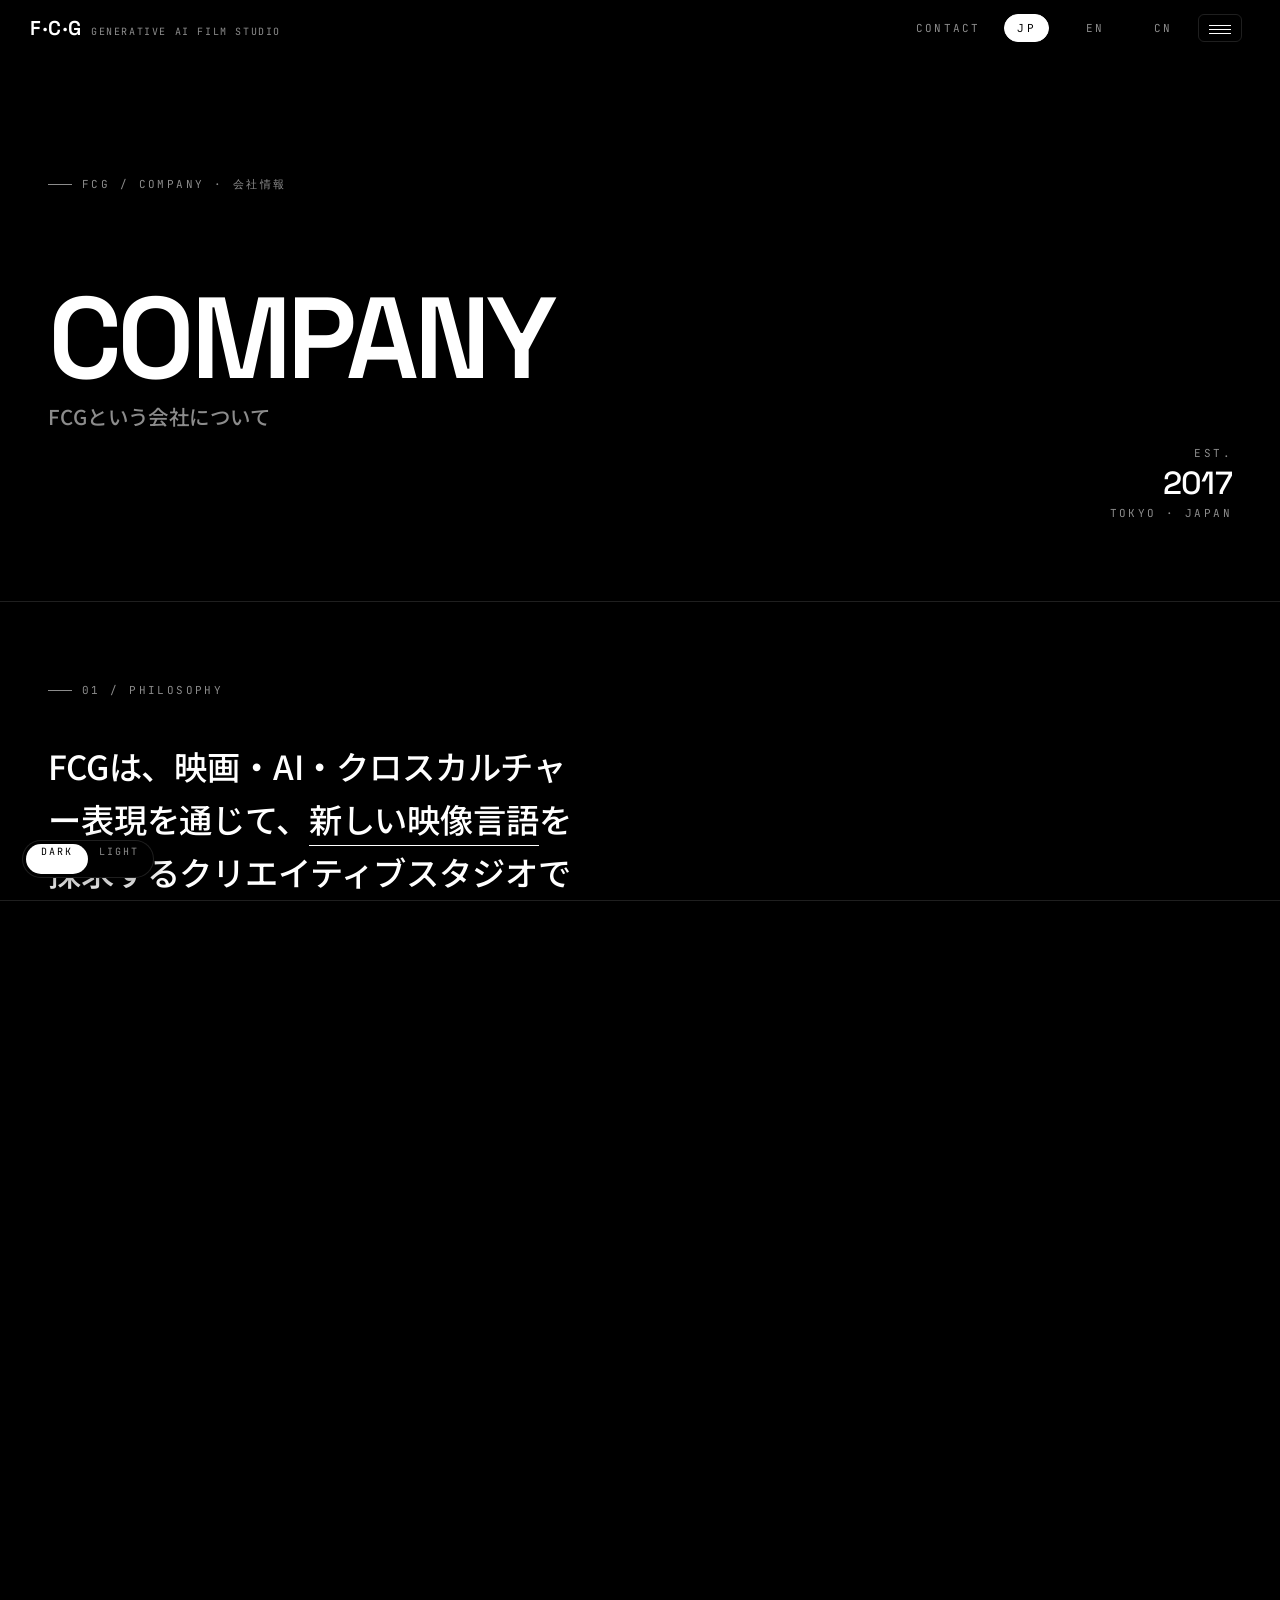
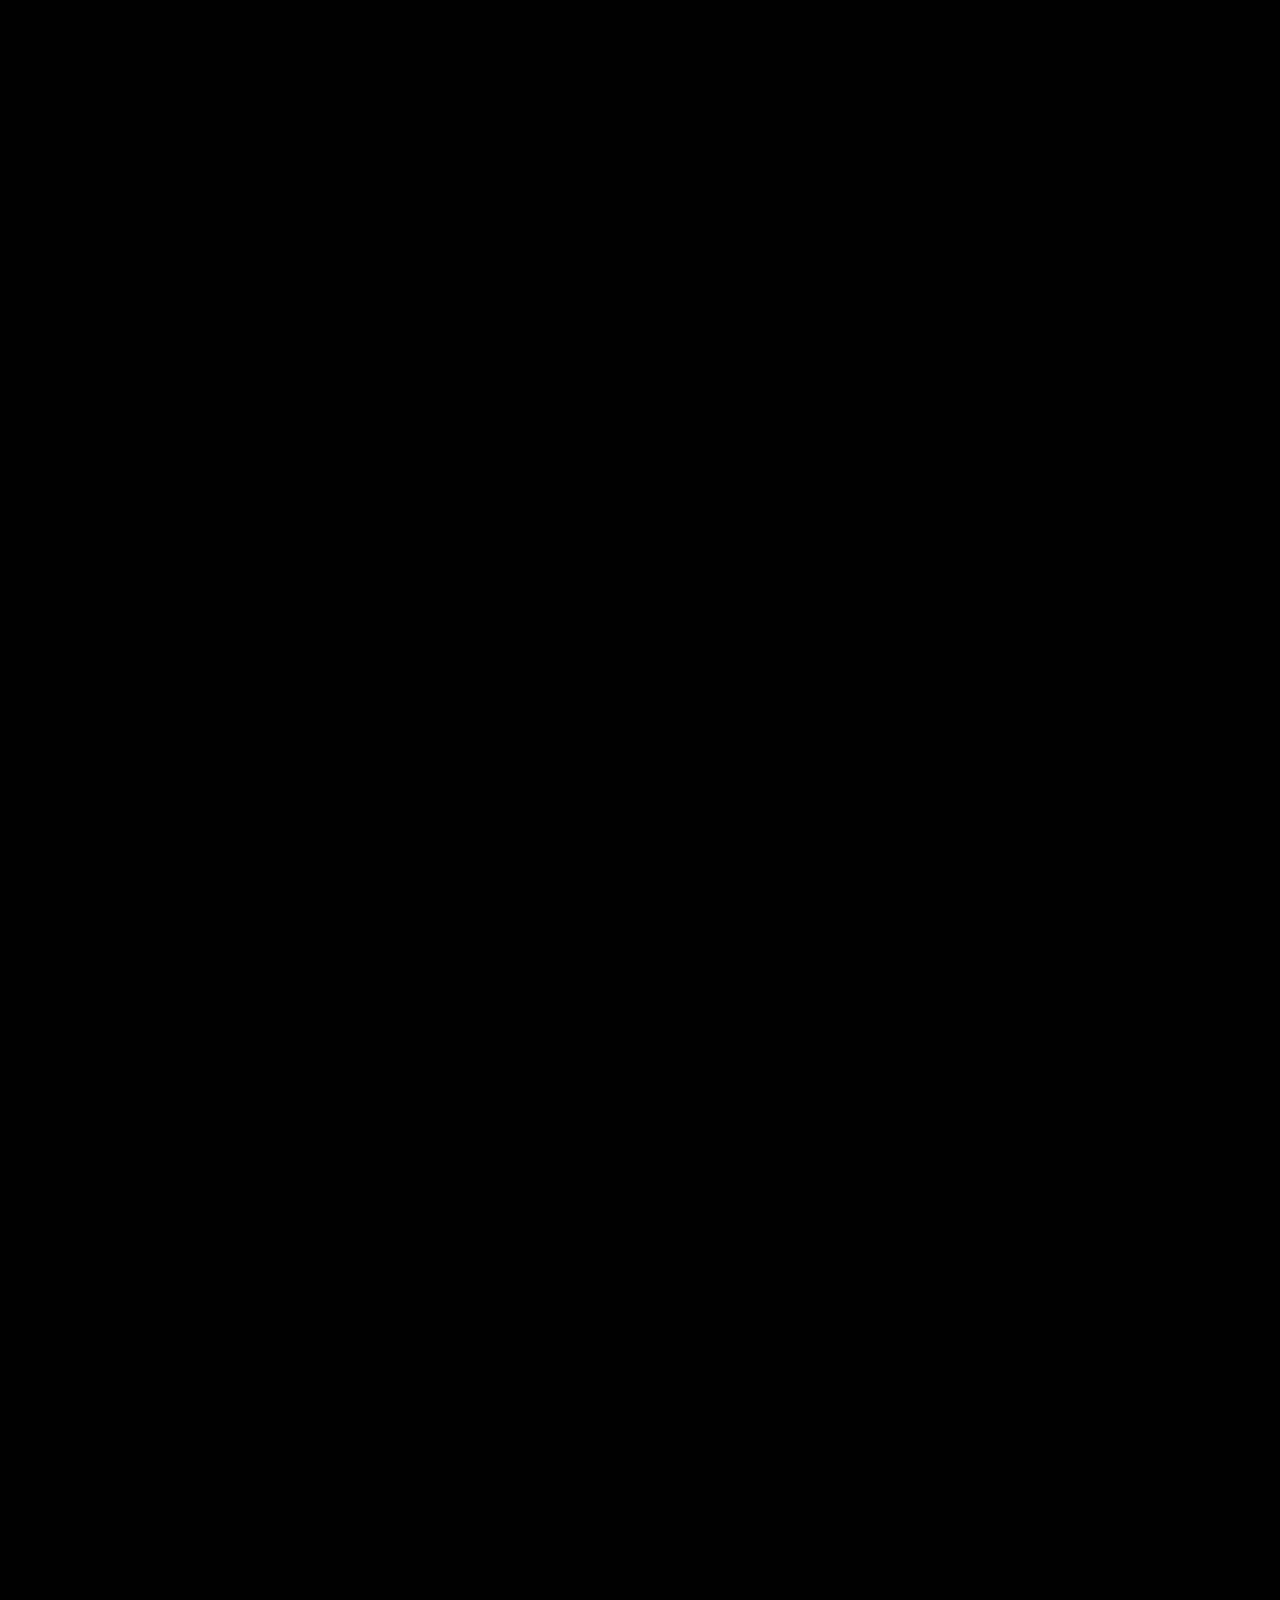
==== commit d21cb9cb: "Hero reel: 10s per clip + cache-bust script URLs (?v=20261007b) - three-stage.js: HERO_INTERVAL 1500" ====
--- a/company.html
+++ b/company.html
@@ -124,6 +124,6 @@
 .c-header__nav a:hover { color:var(--fg); }
 </style>
 
-<script src="js/main.js"></script>
+<script src="js/main.js?v=20261007b"></script>
 </body>
 </html>
--- a/css/fcg.css
+++ b/css/fcg.css
@@ -250,7 +250,10 @@
 @media (max-width: 900px) {
   .top_nav {
     padding-left: 20px !important;
-    margin-top: 28.6vh !important;
+    /* Pushed down so the menu list starts well below the hero
+       (and the lens). Bumped from 28.6vh to give the SCROLL hint
+       and hero meta clear breathing room above. */
+    margin-top: 70vh !important;
   }
   .top_nav ul {
     flex-direction: column;
@@ -344,7 +347,7 @@
 .theme-toggle {
   position: fixed;
   bottom: 22px;
-  right: 22px;
+  left: 22px;
   z-index: 1100;
   width: 132px;
   height: 38px;
@@ -1062,6 +1065,21 @@
 }
 .p-contact__submit:hover { background: var(--fg); color: var(--bg); }
 .p-contact__submit::after { content: "→"; }
+.p-contact__submit[disabled] {
+  opacity: 0.55;
+  cursor: progress;
+}
+.p-contact__status {
+  margin: 12px 0 0;
+  font-family: var(--font-mono);
+  font-size: 12px;
+  letter-spacing: .12em;
+  color: var(--dim);
+  min-height: 1.5em;
+}
+.p-contact__status[data-kind="ok"]   { color: #7ad19f; }
+.p-contact__status[data-kind="err"]  { color: #ff8b8b; }
+.p-contact__status[data-kind="warn"] { color: #f3c46a; }
 .p-contact__info {
   padding: 32px;
   border: 1px solid var(--hair);
@@ -1178,21 +1196,43 @@
   body.is-gnav .c-gnav__trigger .line:nth-child(1) { top: 16px; }
   body.is-gnav .c-gnav__trigger .line:nth-child(3) { top: 16px; }
 
-  .c-gnav { grid-template-columns: 64px 1fr; }
-  .c-gnav__back { left: 80px; }
+  /* Mobile c-gnav: SNS as a horizontal row at the bottom (rotated vertical
+     text in a 64px column collides with the menu labels on narrow phones). */
+  .c-gnav {
+    grid-template-columns: 1fr;
+    grid-template-rows: 1fr auto;
+  }
   .c-gnav__body {
+    grid-row: 1;
     grid-template-columns: 1fr;
-    padding: 90px 24px 32px 24px;
-    gap: 32px;
+    padding: 88px 24px 24px 24px;
+    gap: 28px;
+  }
+  .c-gnav__sns {
+    grid-row: 2;
+    border-right: 0;
+    border-top: 1px solid var(--hair);
+    flex-direction: row;
+    writing-mode: horizontal-tb;
+    justify-content: center;
+    align-items: center;
+    padding: 16px 24px calc(16px + env(safe-area-inset-bottom, 0px));
+    gap: 22px;
+    font-size: 10px;
   }
   .c-gnav__addr {
     position: relative;
     left: auto; right: auto; bottom: auto;
     flex-direction: column;
     align-items: flex-start;
-    margin-top: 32px;
+    margin-top: 20px;
+    padding-top: 24px;
+    border-top: 1px solid var(--hair);
   }
   .c-gnav__addr .blk + .blk { text-align: left; }
+
+  /* Back-pill sits at top-left of the gnav now that there's no SNS column */
+  .c-gnav__back { left: 20px; top: 20px; }
 
   .p-sub__hero      { grid-template-columns: 1fr; padding: 48px 20px; }
   .p-sub__count     { text-align: left; }
@@ -1249,10 +1289,15 @@
   left: 50%;
   width: var(--lens-size);
   height: var(--lens-size);
-  background: url("../img/bg/lens.jpg") center / cover no-repeat;
+  /* Default lens face = image A (AI Film Production / AI Workflow Consulting /
+     Cross-border Production / Zoom Lens / 50-120mm). Hovering the
+     Zoom-Lens / 50-120mm zones flips to image C (lens-services) via ::after. */
+  background: url("../img/bg/lens-a.jpg") center / cover no-repeat;
   /* Crop the surrounding dark photo backdrop — keep the full lens
-     visible (outer ring with text + inner aperture). */
-  clip-path: circle(33.8% at 50% 50%);
+     visible (outer ring with text + inner aperture). Radius 36% clears
+     image A's top "AI Film Production" text (peaks at r=0.342) while
+     staying inside the metal body (no bg corners revealed). */
+  clip-path: circle(36% at 50% 50%);
   transform: translate(calc(-50% + var(--lens-shift)), -50%) scale(3.2);
   opacity: 0;
 }
@@ -1380,7 +1425,7 @@
  * ============================================================ */
 .sound-toggle {
   position: fixed;
-  left: 20px;
+  right: 20px;
   bottom: 20px;
   z-index: 1100;
   display: inline-flex;
@@ -1748,8 +1793,11 @@
   max-width: clamp(360px, 28vw, 540px);
   margin: 0;
   color: var(--fg);
+  /* Prefer breaking at 、/・ (keep-all), but allow any-character break
+     as a fallback so a single long Japanese clause can never bleed
+     past the column and overlap the lens. */
   word-break: keep-all;
-  overflow-wrap: normal;
+  overflow-wrap: anywhere;
 }
 .top_hero__lead .u {
   border-bottom: 1px solid var(--fg);
@@ -1853,20 +1901,151 @@
 
 /* ---- Mobile ≤ 900 — stack vertically ---- */
 @media (max-width: 900px) {
-  html.is-home { --lens-shift: 0px; --lens-size: 88vmin; --canvas-px: 48vmin; }
+  /* === Lens: pushed hard right so only the LEFT half is visible.
+     Bigger size so the cropped portion still feels substantial. === */
+  html.is-home {
+    --lens-shift: 50vw;
+    --lens-size: 120vmin;
+    --canvas-px: 56vmin;
+  }
+
+  /* === Switch to vertical scrolling on mobile: hero on the first
+     screen, menu list below. Lens stays fixed in the viewport. === */
+  .p-top {
+    overflow-x: hidden;
+    overflow-y: auto;
+    -webkit-overflow-scrolling: touch;
+    height: 100vh;
+    width: 100vw;
+  }
+  .p-top__wrap {
+    display: block;
+    width: 100% !important;
+    min-width: 0;
+    height: auto;
+    min-height: 100vh;
+  }
+
+  /* === Hero: text strictly on the left half of viewport === */
   .top_hero {
-    flex: 0 0 100vw;
-    padding: 80px 24px 24px;
-    justify-content: flex-start;
-    gap: 14px;
-  }
+    flex: none;
+    width: 100%;
+    height: 100vh;
+    padding: 92px 20px 24px;
+    justify-content: center;
+    gap: 12px;
+    /* Lift the centred content ~5vh + 33px so the title sits higher in
+       the viewport and leaves breathing room above the menu. */
+    transform: translateY(calc(-5vh - 33px));
+  }
+  .top_hero__crumb  { font-size: 9px; letter-spacing: .14em; }
+  .top_hero__title  { font-size: 11px; line-height: 1.4; }
   .top_hero__lead {
-    font-size: 16px;
+    font-size: 15px;
     line-height: 1.6;
-    max-width: none;
+    max-width: 52vw;
+    /* Force JP/CN to break at every character if needed — keep-all left
+       the long opening clause on one line, bleeding into the lens. */
+    word-break: break-all;
+    overflow-wrap: anywhere;
+    line-break: anywhere;
   }
   .top_hero__lead .nb { white-space: normal; display: inline; }
-  .top_hero__title { font-size: 11px; }
-  .top_hero__meta  { grid-template-columns: 60px 1fr; font-size: 10px; }
-  .lens-service    { font-size: 11px; padding: 6px 12px; }
-}
+  .top_hero__rule   { width: 80px; }
+  .top_hero__meta   {
+    grid-template-columns: 56px 1fr;
+    font-size: 9.5px;
+    max-width: 52vw;
+  }
+  /* "Scroll right to view menu" hint is meaningless on the
+     mobile vertical layout — hide it entirely on phone. */
+  .top_hero__hint   { display: none; }
+
+  /* === Vertical menu list below the hero ===
+     70vh breathing room so the menu starts well below the SCROLL
+     hint at the bottom of the hero. */
+  .top_nav {
+    margin-top: 70vh !important;
+    padding: 40px 24px 120px;
+    flex: none;
+  }
+  .top_nav ul {
+    flex-direction: column;
+    align-items: flex-start;
+    gap: 6px;
+    width: 60vw;   /* left side only — lens stays on the right half */
+  }
+  .menu-item {
+    /* Desktop "only one in lens" gating doesn't apply on mobile; show all */
+    opacity: 1 !important;
+    pointer-events: auto !important;
+    height: auto;
+    flex: none;
+  }
+  .menu-item__link {
+    display: flex !important;
+    align-items: baseline;
+    gap: 10px;
+    font-size: 38px;
+    line-height: 1;
+    padding: 10px 0;
+  }
+  .menu-item__num  { font-size: 10px; opacity: .6; }
+  .menu-item__word { font-size: 38px; }
+  .menu-item__jp   { font-size: 10px; margin-left: 8px; opacity: .55; }
+
+  /* Hide the horizontal-scroll progress bar — not meaningful in
+     vertical layout. The c-gnav hamburger is the canonical nav. */
+  .scroll_ui      { display: none; }
+  /* Description panel is irrelevant on mobile — !important so the
+     older mobile override at line ~235 (which only sets position) can't
+     accidentally bring it back. */
+  .menu-desc-panel { display: none !important; }
+
+  /* When the user scrolls past the hero, fade the fixed lens out so
+     it doesn't sit on top of the menu list. */
+  .lens-stage,
+  html.is-home #canvasContainer,
+  .lens-hot-layer,
+  .lens-clickarea {
+    transition: opacity .35s var(--ease-hover);
+  }
+  body.is-past-hero .lens-stage      { opacity: .18; pointer-events: none; }
+  body.is-past-hero #canvasContainer { opacity: 0 !important; pointer-events: none !important; }
+  body.is-past-hero .lens-hot-layer  { opacity: 0; pointer-events: none; }
+  body.is-past-hero .lens-clickarea  { opacity: 0; pointer-events: none; }
+
+  /* === Header: collapse the tagline, drop CONTACT (still reachable via
+     hamburger). Smaller language pills so they fit beside the burger. === */
+  .c-header__logo small { display: none; }
+  .c-header__nav a[data-i18n="header.contact"] { display: none; }
+  .c-header__nav        { gap: 4px; }
+  .lang-pick            { font-size: 9px; padding: 0 8px; height: 26px; letter-spacing: .16em; }
+  .c-header             { padding-right: calc(3vw + 64px) !important; }
+
+  /* === Sound + Theme toggles: smaller so they don't crowd the lens.
+         Positions mirror the desktop swap (sound = right, theme = left). === */
+  .sound-toggle {
+    bottom: 14px;
+    right: 14px;
+    left: auto;
+    height: 32px;
+    padding: 5px 12px 5px 8px;
+    font-size: 9px;
+    gap: 8px;
+  }
+  .sound-toggle__icon { width: 22px; height: 22px; }
+  .sound-toggle__icon .bar { height: 10px; }
+  .sound-toggle__halo { width: 48px; height: 48px; }
+
+  .theme-toggle {
+    bottom: 14px;
+    left: 14px;
+    right: auto;
+    width: 110px;
+    height: 34px;
+  }
+  .theme-toggle__opt { font-size: 9px; letter-spacing: .18em; }
+
+  .lens-service { display: none !important; }
+}
